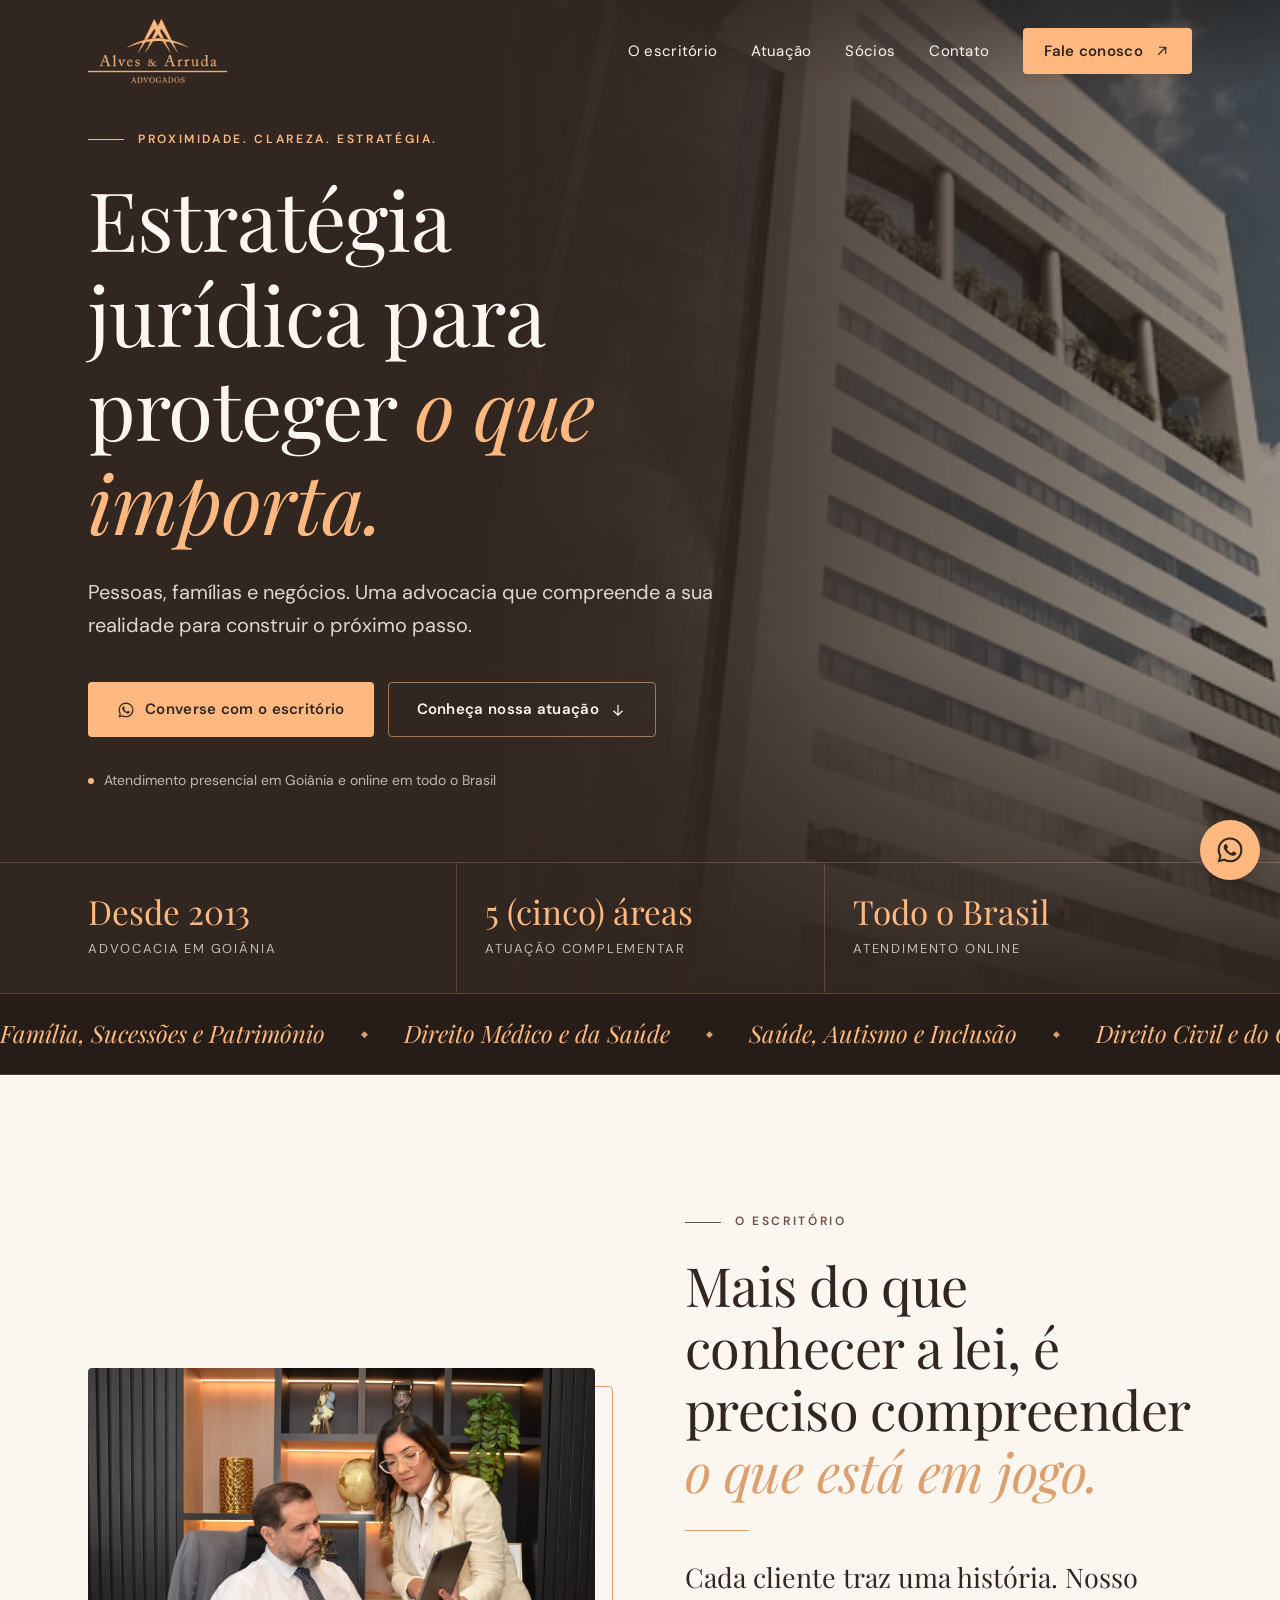
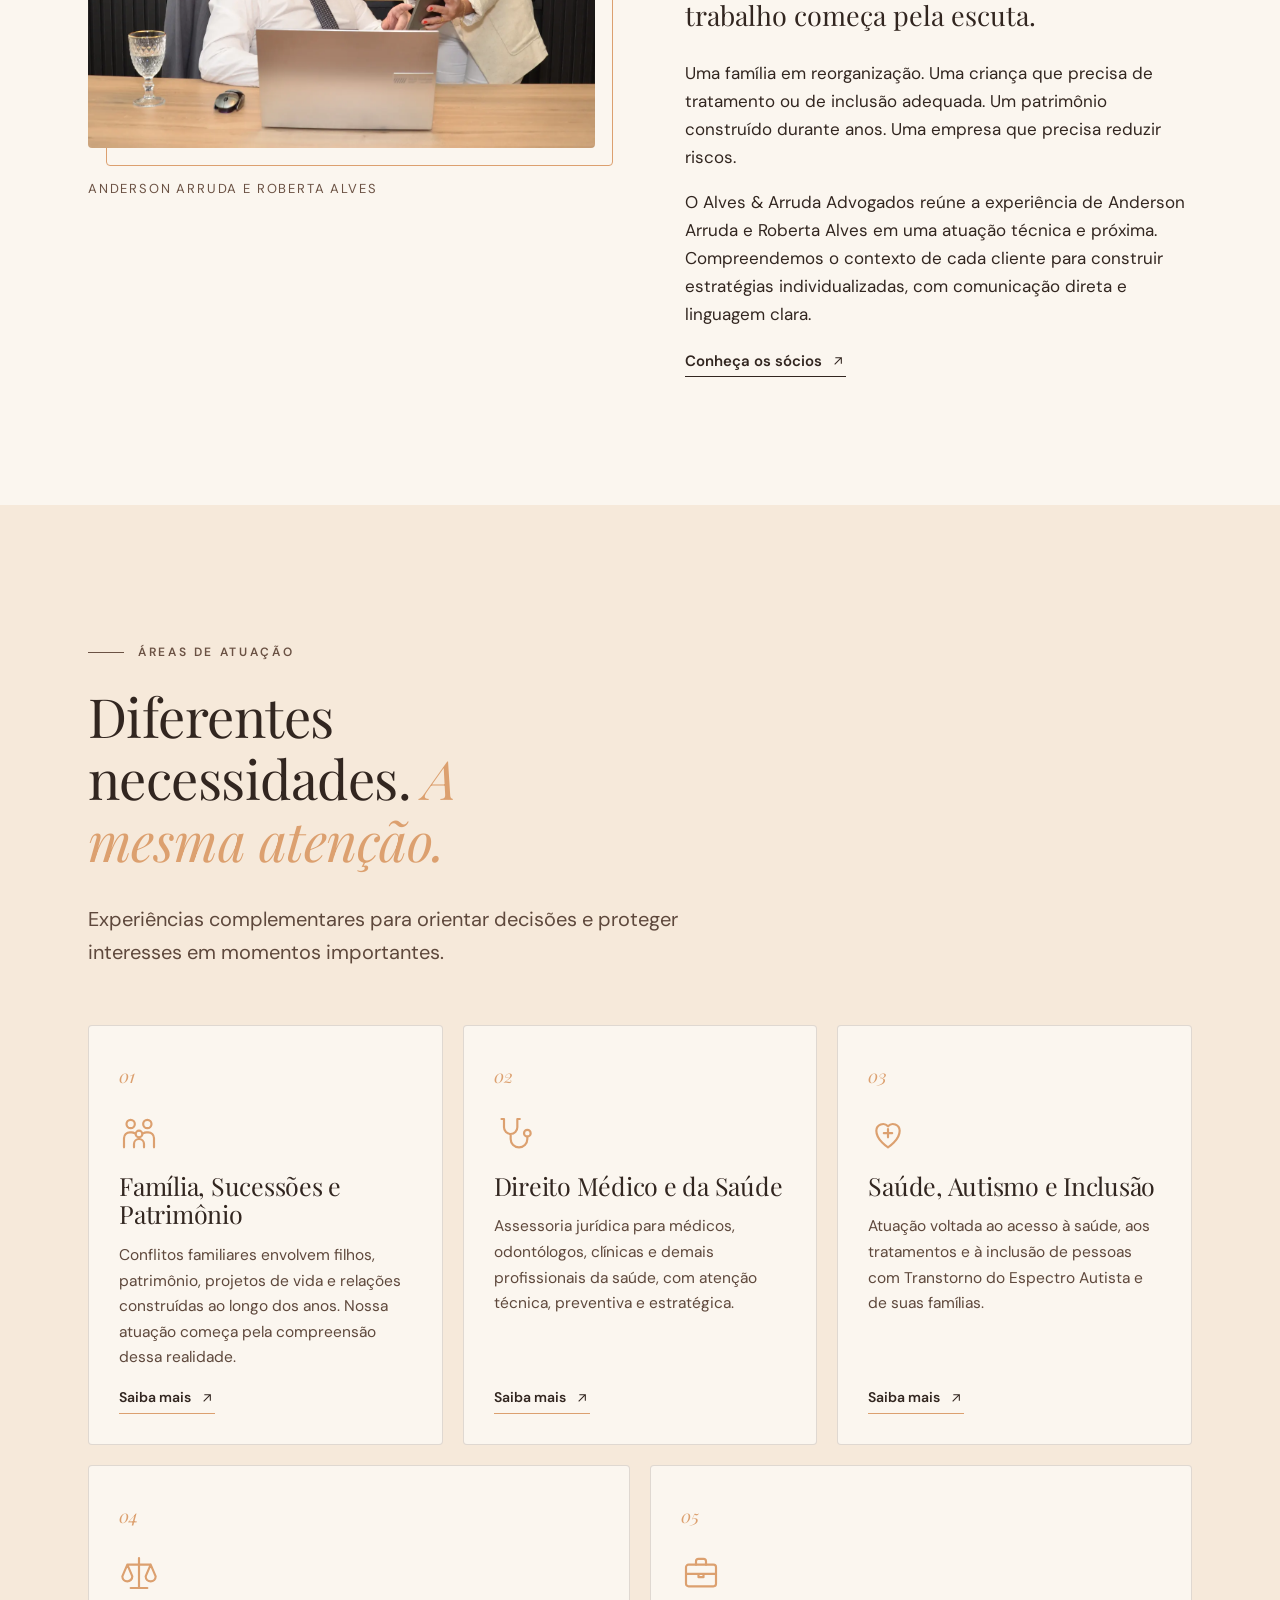
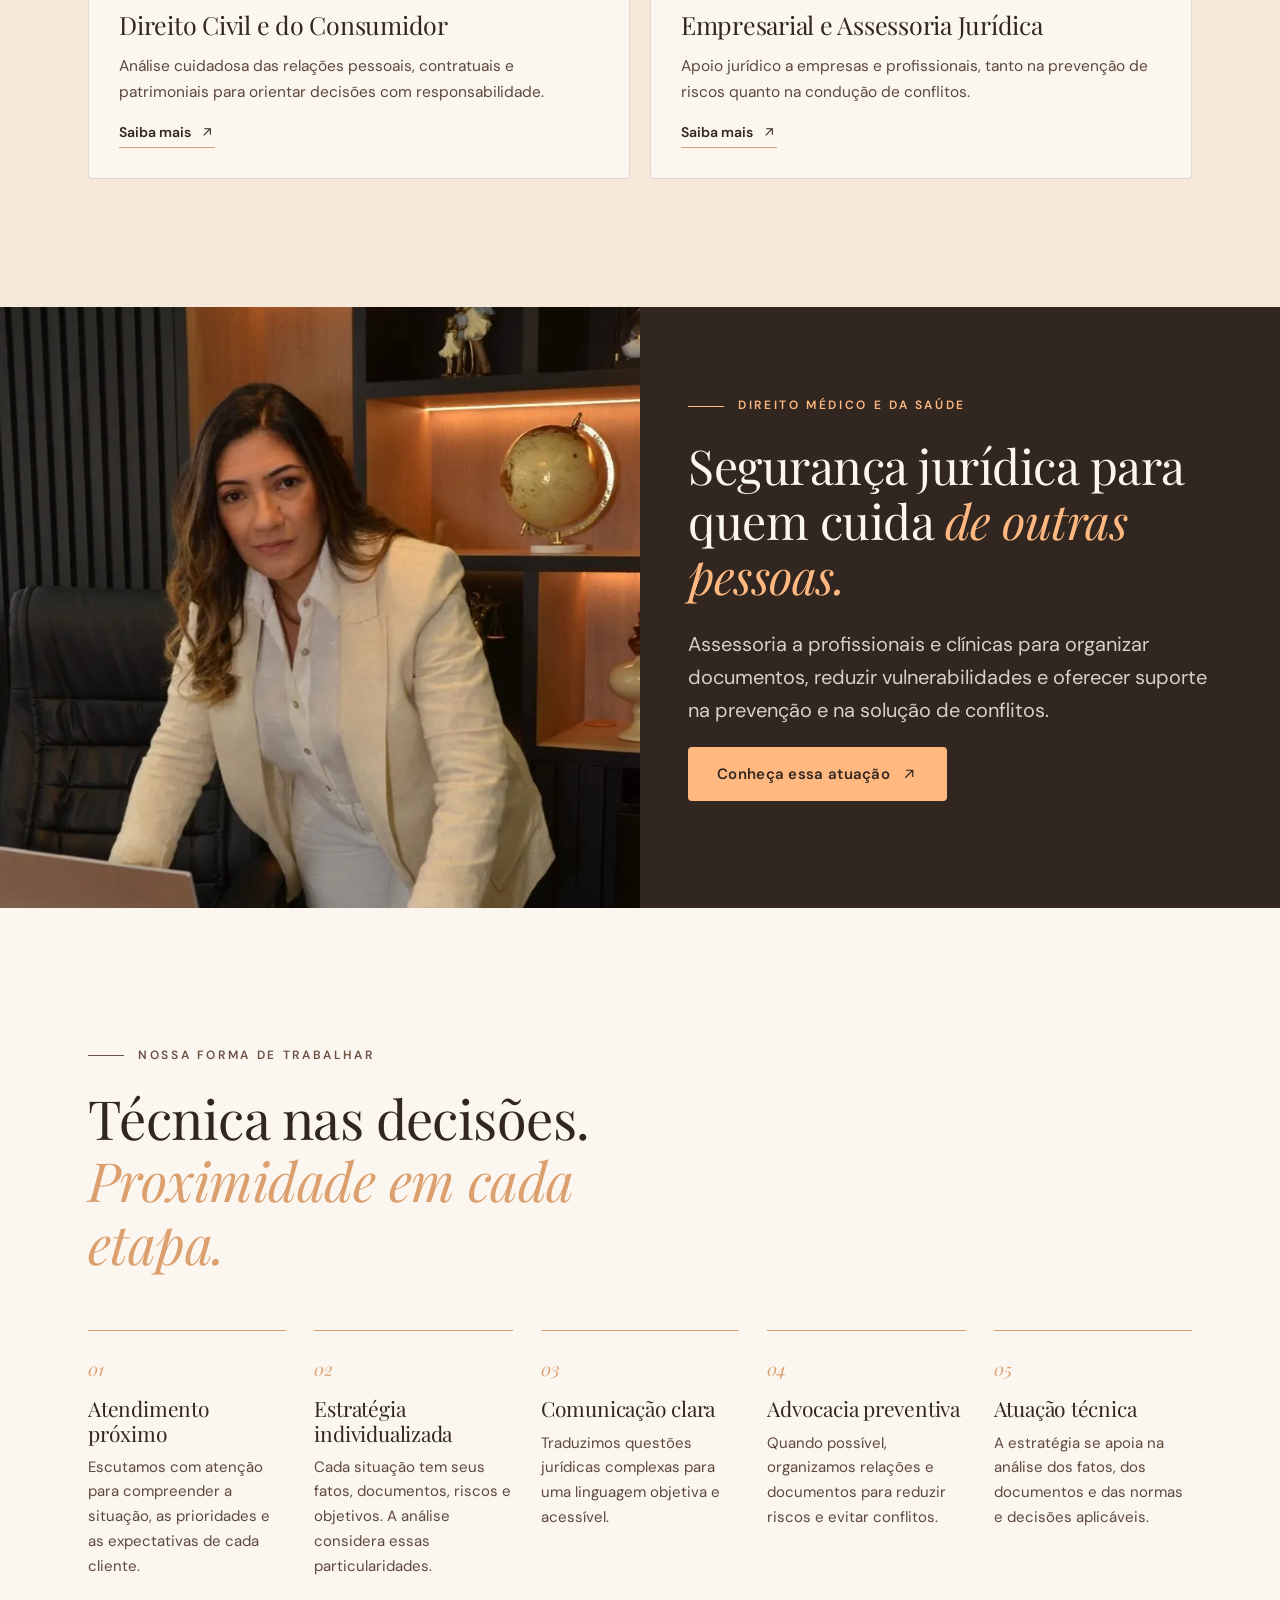
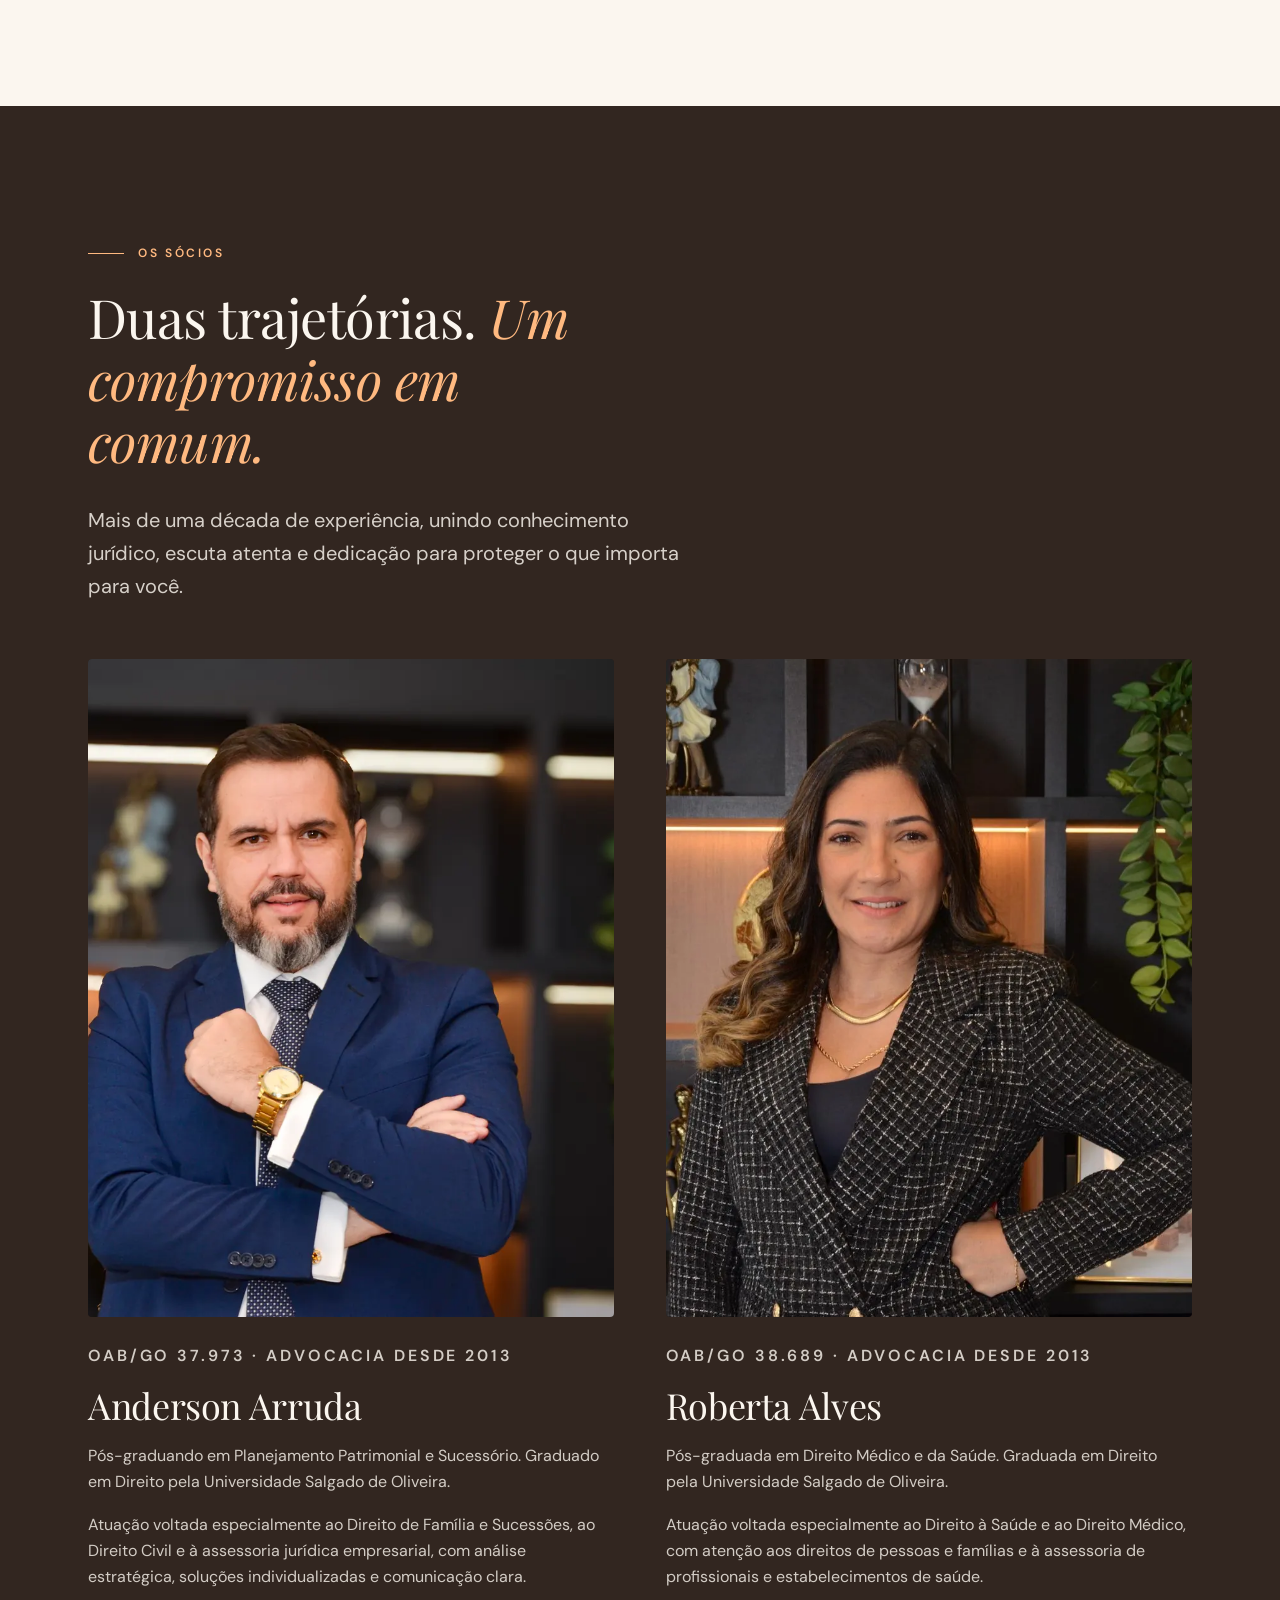
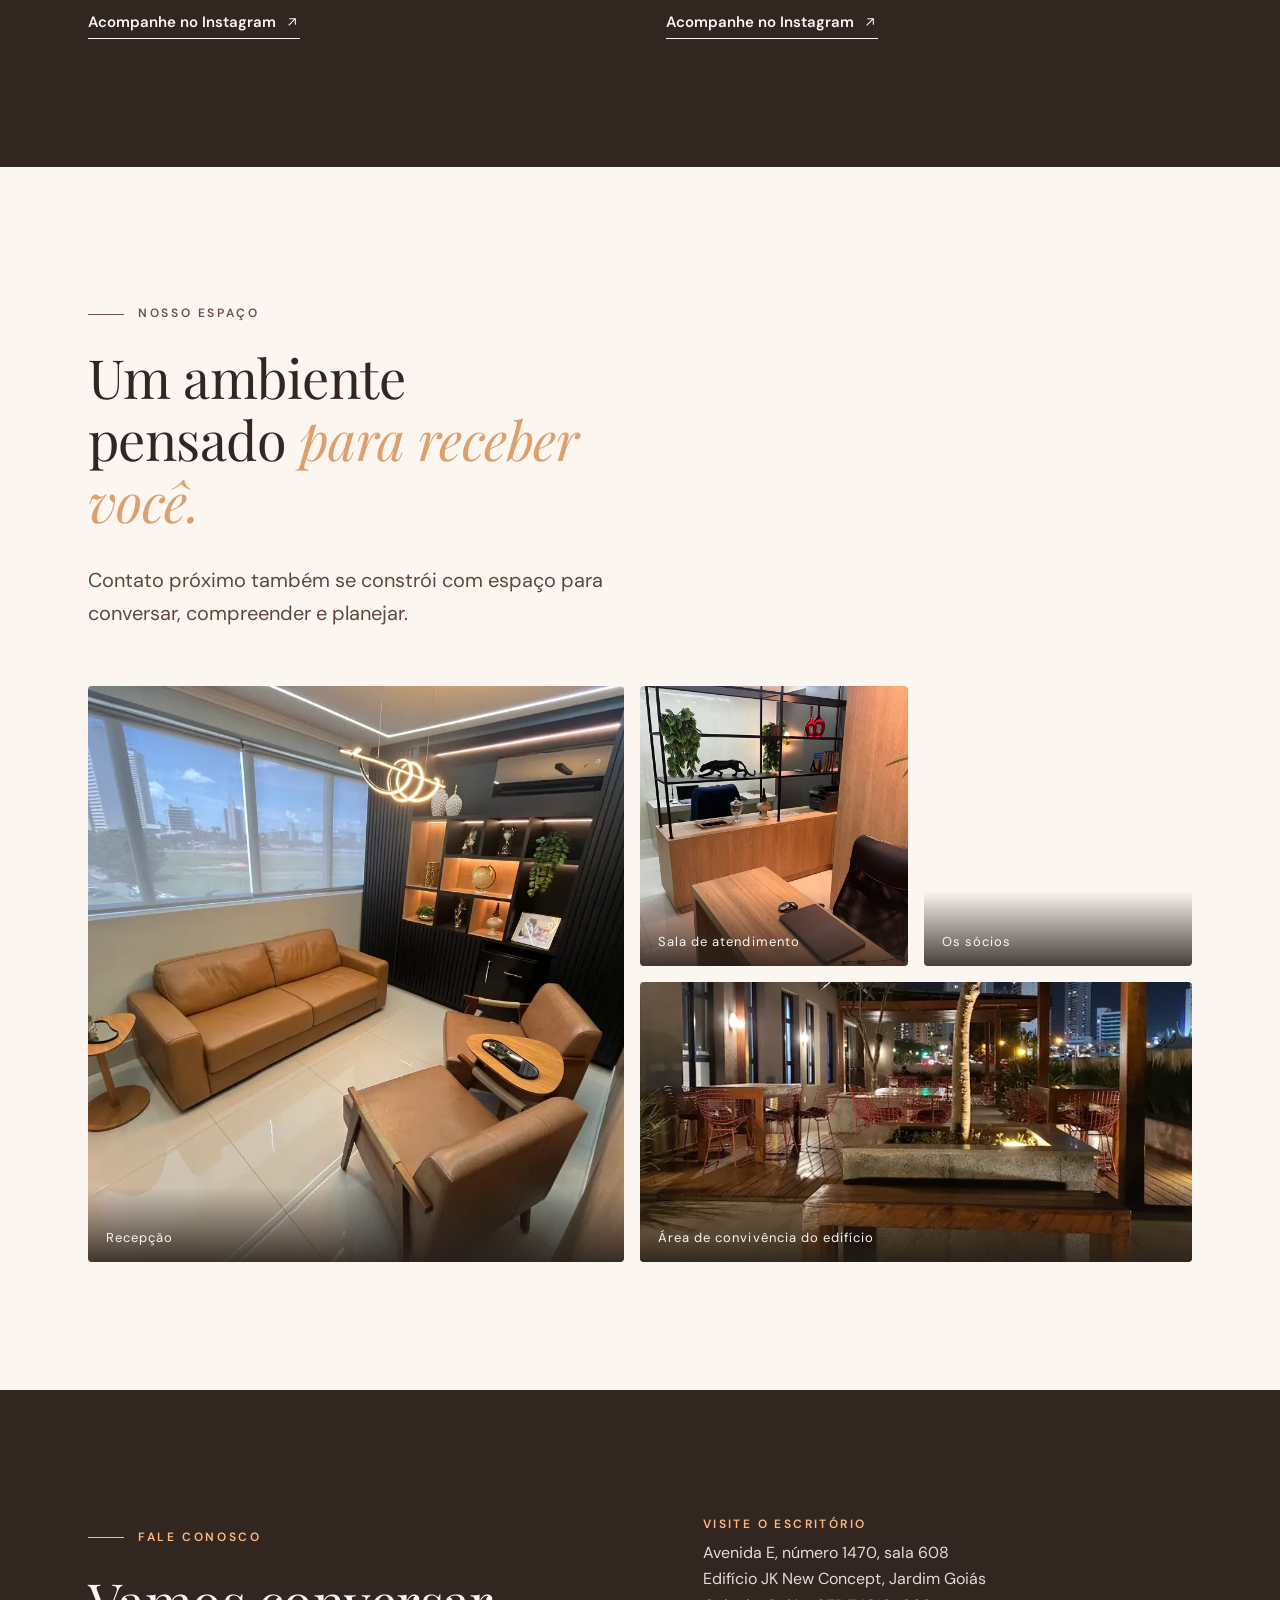
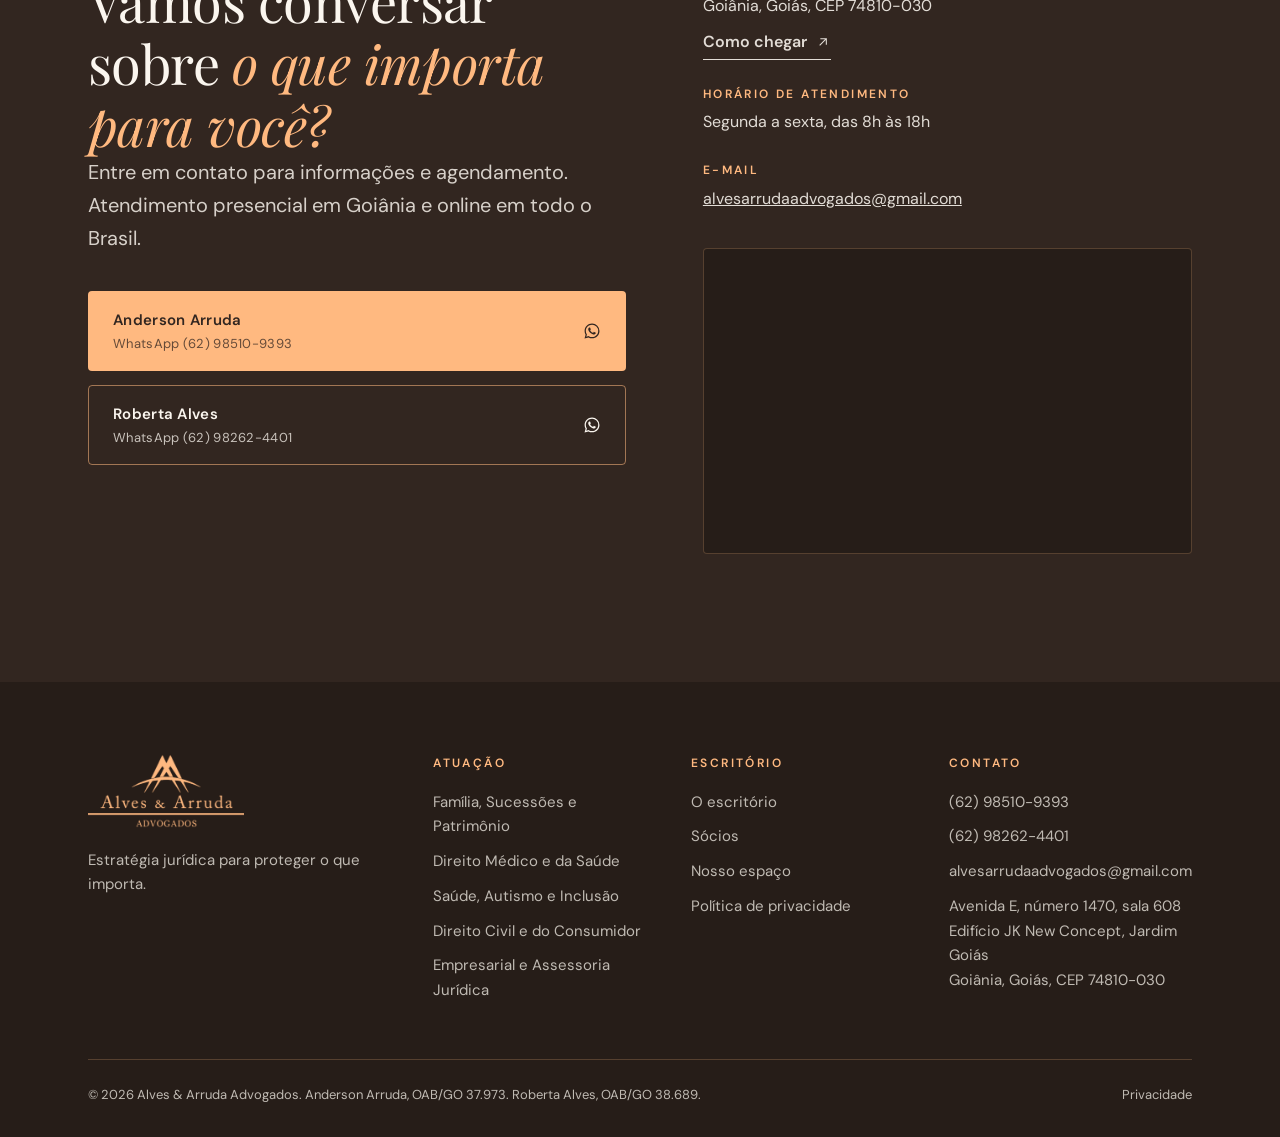
==== index.html @ d3241f66 "Primeira versão completa do site Página principal, 5 páginas de área, privacidade, 404, imagens otim" ====
<!doctype html>
<html lang="pt-BR" class="sem-js">
<head>
<meta charset="utf-8">
<meta name="viewport" content="width=device-width, initial-scale=1">
<title>Alves &amp; Arruda Advogados | Família, Saúde, Civil e Empresarial em Goiânia</title>
<meta name="description" content="Escritório de advocacia em Goiânia com atuação em Família e Sucessões, Direito Médico e da Saúde, Autismo e Inclusão, Direito Civil e do Consumidor e assessoria empresarial. Atendimento online em todo o Brasil.">
<link rel="canonical" href="https://www.alvesarruda.com.br/">
<meta name="theme-color" content="#322620">
<meta property="og:type" content="website">
<meta property="og:locale" content="pt_BR">
<meta property="og:site_name" content="Alves & Arruda Advogados">
<meta property="og:title" content="Alves &amp; Arruda Advogados | Família, Saúde, Civil e Empresarial em Goiânia">
<meta property="og:description" content="Escritório de advocacia em Goiânia com atuação em Família e Sucessões, Direito Médico e da Saúde, Autismo e Inclusão, Direito Civil e do Consumidor e assessoria empresarial. Atendimento online em todo o Brasil.">
<meta property="og:url" content="https://www.alvesarruda.com.br/">
<meta property="og:image" content="https://www.alvesarruda.com.br/assets/img/compartilhar.jpg">
<meta name="twitter:card" content="summary_large_image">
<link rel="icon" type="image/png" sizes="32x32" href="favicon-32.png">
<link rel="apple-touch-icon" href="apple-touch-icon.png">
<link rel="preconnect" href="https://fonts.googleapis.com">
<link rel="preconnect" href="https://fonts.gstatic.com" crossorigin>
<link rel="stylesheet" href="https://fonts.googleapis.com/css2?family=DM+Sans:opsz,wght@9..40,400;9..40,500;9..40,600&family=Playfair+Display:ital,wght@0,400;0,500;1,400;1,500&display=swap">
<link rel="stylesheet" href="assets/css/site.css?v=20261125">
<script type="application/ld+json">{"@context": "https://schema.org", "@type": "LegalService", "name": "Alves & Arruda Advogados", "url": "https://www.alvesarruda.com.br/", "logo": "https://www.alvesarruda.com.br/icone-512.png", "image": "https://www.alvesarruda.com.br/assets/img/compartilhar.jpg", "email": "alvesarrudaadvogados@gmail.com", "telephone": "+55 62 98510-9393", "address": {"@type": "PostalAddress", "streetAddress": "Avenida E, 1470, sala 608, Edifício JK New Concept", "addressLocality": "Goiânia", "addressRegion": "GO", "postalCode": "74810-030", "addressCountry": "BR"}, "openingHoursSpecification": [{"@type": "OpeningHoursSpecification", "dayOfWeek": ["Monday", "Tuesday", "Wednesday", "Thursday", "Friday"], "opens": "08:00", "closes": "18:00"}], "areaServed": "BR", "sameAs": ["https://www.instagram.com/andersonarrudaadvogado", "https://www.instagram.com/robertaalvesadvogada"], "employee": [{"@type": "Person", "name": "Anderson Augusto Arruda Pereira", "jobTitle": "Advogado"}, {"@type": "Person", "name": "Roberta Alves da Silva", "jobTitle": "Advogada"}]}</script>
</head>
<body>
<a class="pular" href="#conteudo">Ir para o conteúdo</a>
<header class="cabecalho">
  <div class="conteiner">
    <a class="marca" href="./" aria-label="Alves & Arruda Advogados, página inicial"><img src="assets/logo/logo-dourada.png" alt="Alves & Arruda Advogados" width="744" height="354"></a>
    <button class="alternar-menu" type="button" aria-label="Abrir menu" aria-expanded="false" aria-controls="menu"><span></span><span></span><span></span></button>
    <nav class="menu" id="menu" aria-label="Menu principal">
      <a href="#sobre">O escritório</a>
      <a href="#atuacao">Atuação</a>
      <a href="#socios">Sócios</a>
      <a href="#contato">Contato</a>
      <a class="botao botao-principal" href="https://wa.me/5562985109393?text=Ol%C3%A1%21%20Gostaria%20de%20falar%20com%20o%20escrit%C3%B3rio%20Alves%20%26%20Arruda%20Advogados." target="_blank" rel="noopener">Fale conosco <svg viewBox="0 0 24 24" fill="none" stroke="currentColor" stroke-width="1.6" aria-hidden="true"><path d="M7 17 17 7M8 7h9v9"/></svg></a>
    </nav>
  </div>
</header>
<main id="conteudo">
<section class="abertura" aria-label="Apresentação">
  <div class="abertura-foto"><img src="assets/img/fachada.webp" alt="Fachada do Edifício JK New Concept, sede do escritório no Jardim Goiás" width="481" height="440" fetchpriority="high"></div>
  <div class="abertura-conteudo">
    <div class="conteiner">
      <p class="rotulo">Proximidade. Clareza. Estratégia.</p>
      <h1>Estratégia jurídica para proteger <em>o que importa.</em></h1>
      <p class="lead">Pessoas, famílias e negócios. Uma advocacia que compreende a sua realidade para construir o próximo passo.</p>
      <div class="abertura-botoes">
        <a class="botao botao-principal" href="https://wa.me/5562985109393?text=Ol%C3%A1%21%20Gostaria%20de%20falar%20com%20o%20escrit%C3%B3rio%20Alves%20%26%20Arruda%20Advogados." target="_blank" rel="noopener"><svg viewBox="0 0 24 24" fill="currentColor" aria-hidden="true"><path d="M12.04 2C6.58 2 2.13 6.45 2.13 11.91c0 1.75.46 3.45 1.32 4.95L2.05 22l5.25-1.38a9.9 9.9 0 0 0 4.74 1.21h.01c5.46 0 9.91-4.45 9.91-9.91A9.85 9.85 0 0 0 12.04 2Zm0 18.15h-.01a8.23 8.23 0 0 1-4.2-1.15l-.3-.18-3.12.82.83-3.04-.2-.31a8.2 8.2 0 0 1-1.26-4.38c0-4.54 3.7-8.23 8.25-8.23a8.2 8.2 0 0 1 8.23 8.24c0 4.54-3.7 8.23-8.22 8.23Zm4.52-6.16c-.25-.12-1.47-.72-1.69-.81-.23-.08-.39-.12-.56.13-.16.25-.64.81-.79.97-.14.17-.29.19-.54.06-.25-.12-1.05-.39-1.99-1.23-.74-.66-1.23-1.47-1.38-1.72-.14-.25-.02-.38.11-.51.11-.11.25-.29.37-.43.12-.15.16-.25.25-.42.08-.17.04-.31-.02-.43-.06-.13-.56-1.35-.77-1.84-.2-.48-.41-.42-.56-.43h-.48a.92.92 0 0 0-.66.31c-.23.25-.87.85-.87 2.07 0 1.22.89 2.4 1.01 2.56.12.17 1.75 2.67 4.24 3.74.59.26 1.05.41 1.41.52.59.19 1.13.16 1.56.1.48-.07 1.47-.6 1.67-1.18.21-.58.21-1.07.14-1.18-.06-.1-.22-.16-.47-.29Z"/></svg> Converse com o escritório</a>
        <a class="botao botao-contorno" href="#atuacao">Conheça nossa atuação <svg viewBox="0 0 24 24" fill="none" stroke="currentColor" stroke-width="1.6" aria-hidden="true"><path d="M12 5v14M6 13l6 6 6-6"/></svg></a>
      </div>
      <p class="abertura-nota">Atendimento presencial em Goiânia e online em todo o Brasil</p>
    </div>
  </div>
  <div class="destaques">
    <div class="conteiner">
      <div class="destaque"><strong>Desde 2013</strong><span>Advocacia em Goiânia</span></div>
      <div class="destaque"><strong>5 (cinco) áreas</strong><span>Atuação complementar</span></div>
      <div class="destaque"><strong>Todo o Brasil</strong><span>Atendimento online</span></div>
    </div>
  </div>
</section>

<div class="faixa" aria-hidden="true"><div class="faixa-trilho"><span>Família, Sucessões e Patrimônio</span><span>Direito Médico e da Saúde</span><span>Saúde, Autismo e Inclusão</span><span>Direito Civil e do Consumidor</span><span>Empresarial e Assessoria Jurídica</span><span>Atendimento presencial e online</span><span>Família, Sucessões e Patrimônio</span><span>Direito Médico e da Saúde</span><span>Saúde, Autismo e Inclusão</span><span>Direito Civil e do Consumidor</span><span>Empresarial e Assessoria Jurídica</span><span>Atendimento presencial e online</span></div></div>

<section class="secao" id="sobre">
  <div class="conteiner duas-colunas">
    <div class="revelar">
      <div class="foto-moldura"><img src="assets/img/socios-trabalhando.webp" alt="Anderson Arruda e Roberta Alves analisando documentos no escritório" width="1600" height="1059" loading="lazy" decoding="async"></div>
      <p class="foto-legenda">Anderson Arruda e Roberta Alves</p>
    </div>
    <div class="revelar">
      <p class="rotulo">O escritório</p>
      <h2 class="titulo-secao">Mais do que conhecer a lei, é preciso compreender <em>o que está em jogo.</em></h2>
      <hr class="filete">
      <p class="citacao">Cada cliente traz uma história. Nosso trabalho começa pela escuta.</p>
      <p>Uma família em reorganização. Uma criança que precisa de tratamento ou de inclusão adequada. Um patrimônio construído durante anos. Uma empresa que precisa reduzir riscos.</p>
      <p>O Alves & Arruda Advogados reúne a experiência de Anderson Arruda e Roberta Alves em uma atuação técnica e próxima. Compreendemos o contexto de cada cliente para construir estratégias individualizadas, com comunicação direta e linguagem clara.</p>
      <a class="link-seta" href="#socios">Conheça os sócios <svg viewBox="0 0 24 24" fill="none" stroke="currentColor" stroke-width="1.6" aria-hidden="true"><path d="M7 17 17 7M8 7h9v9"/></svg></a>
    </div>
  </div>
</section>

<section class="secao areia" id="atuacao">
  <div class="conteiner">
    <div class="cabeca-secao revelar">
      <div>
        <p class="rotulo">Áreas de atuação</p>
        <h2 class="titulo-secao">Diferentes necessidades. <em>A mesma atenção.</em></h2>
      </div>
      <p class="lead">Experiências complementares para orientar decisões e proteger interesses em momentos importantes.</p>
    </div>
    <div class="areas">
      <a class="area revelar" href="familia/">
        <span class="area-numero">01</span>
        <svg class="area-icone" viewBox="0 0 24 24" fill="none" stroke="currentColor" stroke-width="1.3" stroke-linecap="round" stroke-linejoin="round" aria-hidden="true"><path d="M7 8.5a2.5 2.5 0 1 0 0-5 2.5 2.5 0 0 0 0 5Zm10 0a2.5 2.5 0 1 0 0-5 2.5 2.5 0 0 0 0 5ZM12 14a2 2 0 1 0 0-4 2 2 0 0 0 0 4ZM3 20v-5.5A3.5 3.5 0 0 1 6.5 11h1a3.5 3.5 0 0 1 2 .6M21 20v-5.5a3.5 3.5 0 0 0-3.5-3.5h-1a3.5 3.5 0 0 0-2 .6M9 20v-2a3 3 0 0 1 6 0v2"/></svg>
        <h3>Família, Sucessões e Patrimônio</h3>
        <p>Conflitos familiares envolvem filhos, patrimônio, projetos de vida e relações construídas ao longo dos anos. Nossa atuação começa pela compreensão dessa realidade.</p>
        <span class="link-seta">Saiba mais <svg viewBox="0 0 24 24" fill="none" stroke="currentColor" stroke-width="1.6" aria-hidden="true"><path d="M7 17 17 7M8 7h9v9"/></svg></span>
      </a>
      <a class="area revelar" href="direito-medico/">
        <span class="area-numero">02</span>
        <svg class="area-icone" viewBox="0 0 24 24" fill="none" stroke="currentColor" stroke-width="1.3" stroke-linecap="round" stroke-linejoin="round" aria-hidden="true"><path d="M6 3v5a4 4 0 0 0 8 0V3M6 3H4.5M14 3h1.5M10 12v3a5 5 0 0 0 10 0v-1.5"/><circle cx="20" cy="11.5" r="2"/></svg>
        <h3>Direito Médico e da Saúde</h3>
        <p>Assessoria jurídica para médicos, odontólogos, clínicas e demais profissionais da saúde, com atenção técnica, preventiva e estratégica.</p>
        <span class="link-seta">Saiba mais <svg viewBox="0 0 24 24" fill="none" stroke="currentColor" stroke-width="1.6" aria-hidden="true"><path d="M7 17 17 7M8 7h9v9"/></svg></span>
      </a>
      <a class="area revelar" href="saude-autismo-inclusao/">
        <span class="area-numero">03</span>
        <svg class="area-icone" viewBox="0 0 24 24" fill="none" stroke="currentColor" stroke-width="1.3" stroke-linecap="round" stroke-linejoin="round" aria-hidden="true"><path d="M12 20s-7-4.4-7-10a4 4 0 0 1 7-2.6A4 4 0 0 1 19 10c0 5.6-7 10-7 10Z"/><path d="M9.5 11.5h5M12 9v5"/></svg>
        <h3>Saúde, Autismo e Inclusão</h3>
        <p>Atuação voltada ao acesso à saúde, aos tratamentos e à inclusão de pessoas com Transtorno do Espectro Autista e de suas famílias.</p>
        <span class="link-seta">Saiba mais <svg viewBox="0 0 24 24" fill="none" stroke="currentColor" stroke-width="1.6" aria-hidden="true"><path d="M7 17 17 7M8 7h9v9"/></svg></span>
      </a>
      <a class="area revelar" href="civil-consumidor/">
        <span class="area-numero">04</span>
        <svg class="area-icone" viewBox="0 0 24 24" fill="none" stroke="currentColor" stroke-width="1.3" stroke-linecap="round" stroke-linejoin="round" aria-hidden="true"><path d="M12 3v18M7 21h10M5 7h14M5 7l-3 7a3 3 0 0 0 6 0L5 7Zm14 0-3 7a3 3 0 0 0 6 0l-3-7Z"/></svg>
        <h3>Direito Civil e do Consumidor</h3>
        <p>Análise cuidadosa das relações pessoais, contratuais e patrimoniais para orientar decisões com responsabilidade.</p>
        <span class="link-seta">Saiba mais <svg viewBox="0 0 24 24" fill="none" stroke="currentColor" stroke-width="1.6" aria-hidden="true"><path d="M7 17 17 7M8 7h9v9"/></svg></span>
      </a>
      <a class="area revelar" href="empresarial/">
        <span class="area-numero">05</span>
        <svg class="area-icone" viewBox="0 0 24 24" fill="none" stroke="currentColor" stroke-width="1.3" stroke-linecap="round" stroke-linejoin="round" aria-hidden="true"><rect x="3" y="7" width="18" height="13" rx="1.5"/><path d="M9 7V5a1.5 1.5 0 0 1 1.5-1.5h3A1.5 1.5 0 0 1 15 5v2M3 12.5h18M10.5 12.5v2h3v-2"/></svg>
        <h3>Empresarial e Assessoria Jurídica</h3>
        <p>Apoio jurídico a empresas e profissionais, tanto na prevenção de riscos quanto na condução de conflitos.</p>
        <span class="link-seta">Saiba mais <svg viewBox="0 0 24 24" fill="none" stroke="currentColor" stroke-width="1.6" aria-hidden="true"><path d="M7 17 17 7M8 7h9v9"/></svg></span>
      </a>
    </div>
  </div>
</section>

<section class="destaque-area escuro" aria-label="Direito Médico e da Saúde">
  <div class="destaque-area-foto"><img src="assets/img/roberta-trabalhando.webp" alt="Roberta Alves trabalhando no escritório" width="846" height="1280" loading="lazy" decoding="async"></div>
  <div class="destaque-area-texto revelar">
    <p class="rotulo">Direito Médico e da Saúde</p>
    <h2>Segurança jurídica para quem cuida <em>de outras pessoas.</em></h2>
    <p class="lead">Assessoria a profissionais e clínicas para organizar documentos, reduzir vulnerabilidades e oferecer suporte na prevenção e na solução de conflitos.</p>
    <p><a class="botao botao-principal" href="direito-medico/">Conheça essa atuação <svg viewBox="0 0 24 24" fill="none" stroke="currentColor" stroke-width="1.6" aria-hidden="true"><path d="M7 17 17 7M8 7h9v9"/></svg></a></p>
  </div>
</section>

<section class="secao">
  <div class="conteiner">
    <div class="revelar">
      <p class="rotulo">Nossa forma de trabalhar</p>
      <h2 class="titulo-secao">Técnica nas decisões. <em>Proximidade em cada etapa.</em></h2>
    </div>
    <div class="principios">
<div class="principio revelar"><h3>Atendimento próximo</h3><p>Escutamos com atenção para compreender a situação, as prioridades e as expectativas de cada cliente.</p></div>
<div class="principio revelar"><h3>Estratégia individualizada</h3><p>Cada situação tem seus fatos, documentos, riscos e objetivos. A análise considera essas particularidades.</p></div>
<div class="principio revelar"><h3>Comunicação clara</h3><p>Traduzimos questões jurídicas complexas para uma linguagem objetiva e acessível.</p></div>
<div class="principio revelar"><h3>Advocacia preventiva</h3><p>Quando possível, organizamos relações e documentos para reduzir riscos e evitar conflitos.</p></div>
<div class="principio revelar"><h3>Atuação técnica</h3><p>A estratégia se apoia na análise dos fatos, dos documentos e das normas e decisões aplicáveis.</p></div>
    </div>
  </div>
</section>

<section class="secao escuro" id="socios">
  <div class="conteiner">
    <div class="cabeca-secao revelar">
      <div>
        <p class="rotulo">Os sócios</p>
        <h2 class="titulo-secao">Duas trajetórias. <em>Um compromisso em comum.</em></h2>
      </div>
      <p class="lead">Mais de uma década de experiência, unindo conhecimento jurídico, escuta atenta e dedicação para proteger o que importa para você.</p>
    </div>
    <div class="socios">
      <article class="socio revelar">
        <div class="socio-foto"><img src="assets/img/anderson-retrato.webp" alt="Anderson Arruda, advogado e sócio" width="1000" height="1020" loading="lazy" decoding="async"></div>
        <p class="socio-inscricao">OAB/GO 37.973 · Advocacia desde 2013</p>
        <h3>Anderson Arruda</h3>
        <p>Pós-graduando em Planejamento Patrimonial e Sucessório. Graduado em Direito pela Universidade Salgado de Oliveira.</p>
        <p>Atuação voltada especialmente ao Direito de Família e Sucessões, ao Direito Civil e à assessoria jurídica empresarial, com análise estratégica, soluções individualizadas e comunicação clara.</p>
        <a class="link-seta" href="https://www.instagram.com/andersonarrudaadvogado" target="_blank" rel="noopener">Acompanhe no Instagram <svg viewBox="0 0 24 24" fill="none" stroke="currentColor" stroke-width="1.6" aria-hidden="true"><path d="M7 17 17 7M8 7h9v9"/></svg></a>
      </article>
      <article class="socio revelar">
        <div class="socio-foto"><img src="assets/img/roberta-retrato.webp" alt="Roberta Alves, advogada e sócia" width="846" height="1280" loading="lazy" decoding="async"></div>
        <p class="socio-inscricao">OAB/GO 38.689 · Advocacia desde 2013</p>
        <h3>Roberta Alves</h3>
        <p>Pós-graduada em Direito Médico e da Saúde. Graduada em Direito pela Universidade Salgado de Oliveira.</p>
        <p>Atuação voltada especialmente ao Direito à Saúde e ao Direito Médico, com atenção aos direitos de pessoas e famílias e à assessoria de profissionais e estabelecimentos de saúde.</p>
        <a class="link-seta" href="https://www.instagram.com/robertaalvesadvogada" target="_blank" rel="noopener">Acompanhe no Instagram <svg viewBox="0 0 24 24" fill="none" stroke="currentColor" stroke-width="1.6" aria-hidden="true"><path d="M7 17 17 7M8 7h9v9"/></svg></a>
      </article>
    </div>
  </div>
</section>

<section class="secao" id="espaco">
  <div class="conteiner">
    <div class="cabeca-secao revelar">
      <div>
        <p class="rotulo">Nosso espaço</p>
        <h2 class="titulo-secao">Um ambiente pensado <em>para receber você.</em></h2>
      </div>
      <p class="lead">Contato próximo também se constrói com espaço para conversar, compreender e planejar.</p>
    </div>
    <div class="galeria revelar">
      <figure><img src="assets/img/sala-convivencia.webp" alt="Sala de recepção do escritório, com sofá e poltronas" width="1280" height="960" loading="lazy" decoding="async"><figcaption>Recepção</figcaption></figure>
      <figure><img src="assets/img/espaco-atendimento.webp" alt="Sala de atendimento do escritório" width="1280" height="960" loading="lazy" decoding="async"><figcaption>Sala de atendimento</figcaption></figure>
      <figure><img src="assets/img/socios-poltrona.webp" alt="Roberta Alves e Anderson Arruda no escritório" width="1000" height="1558" loading="lazy" decoding="async" style="object-position: center 25%"><figcaption>Os sócios</figcaption></figure>
      <figure><img src="assets/img/area-convivencia.webp" alt="Área de convivência do Edifício JK New Concept à noite" width="694" height="567" loading="lazy" decoding="async"><figcaption>Área de convivência do edifício</figcaption></figure>
    </div>
  </div>
</section>

<section class="secao escuro" id="contato">
  <div class="conteiner contato-grade">
    <div class="revelar">
      <p class="rotulo">Fale conosco</p>
      <h2 class="titulo-secao">Vamos conversar sobre <em>o que importa para você?</em></h2>
      <p class="lead">Entre em contato para informações e agendamento. Atendimento presencial em Goiânia e online em todo o Brasil.</p>
      <div class="contato-botoes">
        <a class="botao botao-principal" href="https://wa.me/5562985109393?text=Ol%C3%A1%21%20Gostaria%20de%20falar%20com%20o%20escrit%C3%B3rio%20Alves%20%26%20Arruda%20Advogados." target="_blank" rel="noopener"><span>Anderson Arruda<small>WhatsApp (62) 98510-9393</small></span><svg viewBox="0 0 24 24" fill="currentColor" aria-hidden="true"><path d="M12.04 2C6.58 2 2.13 6.45 2.13 11.91c0 1.75.46 3.45 1.32 4.95L2.05 22l5.25-1.38a9.9 9.9 0 0 0 4.74 1.21h.01c5.46 0 9.91-4.45 9.91-9.91A9.85 9.85 0 0 0 12.04 2Zm0 18.15h-.01a8.23 8.23 0 0 1-4.2-1.15l-.3-.18-3.12.82.83-3.04-.2-.31a8.2 8.2 0 0 1-1.26-4.38c0-4.54 3.7-8.23 8.25-8.23a8.2 8.2 0 0 1 8.23 8.24c0 4.54-3.7 8.23-8.22 8.23Zm4.52-6.16c-.25-.12-1.47-.72-1.69-.81-.23-.08-.39-.12-.56.13-.16.25-.64.81-.79.97-.14.17-.29.19-.54.06-.25-.12-1.05-.39-1.99-1.23-.74-.66-1.23-1.47-1.38-1.72-.14-.25-.02-.38.11-.51.11-.11.25-.29.37-.43.12-.15.16-.25.25-.42.08-.17.04-.31-.02-.43-.06-.13-.56-1.35-.77-1.84-.2-.48-.41-.42-.56-.43h-.48a.92.92 0 0 0-.66.31c-.23.25-.87.85-.87 2.07 0 1.22.89 2.4 1.01 2.56.12.17 1.75 2.67 4.24 3.74.59.26 1.05.41 1.41.52.59.19 1.13.16 1.56.1.48-.07 1.47-.6 1.67-1.18.21-.58.21-1.07.14-1.18-.06-.1-.22-.16-.47-.29Z"/></svg></a>
        <a class="botao botao-contorno" href="https://wa.me/5562982624401?text=Ol%C3%A1%21%20Gostaria%20de%20falar%20com%20o%20escrit%C3%B3rio%20Alves%20%26%20Arruda%20Advogados." target="_blank" rel="noopener"><span>Roberta Alves<small>WhatsApp (62) 98262-4401</small></span><svg viewBox="0 0 24 24" fill="currentColor" aria-hidden="true"><path d="M12.04 2C6.58 2 2.13 6.45 2.13 11.91c0 1.75.46 3.45 1.32 4.95L2.05 22l5.25-1.38a9.9 9.9 0 0 0 4.74 1.21h.01c5.46 0 9.91-4.45 9.91-9.91A9.85 9.85 0 0 0 12.04 2Zm0 18.15h-.01a8.23 8.23 0 0 1-4.2-1.15l-.3-.18-3.12.82.83-3.04-.2-.31a8.2 8.2 0 0 1-1.26-4.38c0-4.54 3.7-8.23 8.25-8.23a8.2 8.2 0 0 1 8.23 8.24c0 4.54-3.7 8.23-8.22 8.23Zm4.52-6.16c-.25-.12-1.47-.72-1.69-.81-.23-.08-.39-.12-.56.13-.16.25-.64.81-.79.97-.14.17-.29.19-.54.06-.25-.12-1.05-.39-1.99-1.23-.74-.66-1.23-1.47-1.38-1.72-.14-.25-.02-.38.11-.51.11-.11.25-.29.37-.43.12-.15.16-.25.25-.42.08-.17.04-.31-.02-.43-.06-.13-.56-1.35-.77-1.84-.2-.48-.41-.42-.56-.43h-.48a.92.92 0 0 0-.66.31c-.23.25-.87.85-.87 2.07 0 1.22.89 2.4 1.01 2.56.12.17 1.75 2.67 4.24 3.74.59.26 1.05.41 1.41.52.59.19 1.13.16 1.56.1.48-.07 1.47-.6 1.67-1.18.21-.58.21-1.07.14-1.18-.06-.1-.22-.16-.47-.29Z"/></svg></a>
      </div>
    </div>
    <div class="contato-dados revelar">
      <div class="contato-item"><h3>Visite o escritório</h3><p>Avenida E, número 1470, sala 608<br>Edifício JK New Concept, Jardim Goiás<br>Goiânia, Goiás, CEP 74810-030</p><p style="margin-top:10px"><a class="link-seta" href="https://www.google.com/maps/search/?api=1&query=Avenida%20E%201470%2C%20Edif%C3%ADcio%20JK%20New%20Concept%2C%20Jardim%20Goi%C3%A1s%2C%20Goi%C3%A2nia" target="_blank" rel="noopener">Como chegar <svg viewBox="0 0 24 24" fill="none" stroke="currentColor" stroke-width="1.6" aria-hidden="true"><path d="M7 17 17 7M8 7h9v9"/></svg></a></p></div>
      <div class="contato-item"><h3>Horário de atendimento</h3><p>Segunda a sexta, das 8h às 18h</p></div>
      <div class="contato-item"><h3>E-mail</h3><p><a href="mailto:alvesarrudaadvogados@gmail.com">alvesarrudaadvogados@gmail.com</a></p></div>
      <div class="mapa"><iframe src="https://www.google.com/maps?q=Avenida%20E%201470%2C%20Edif%C3%ADcio%20JK%20New%20Concept%2C%20Jardim%20Goi%C3%A1s%2C%20Goi%C3%A2nia&output=embed" title="Mapa com a localização do escritório" loading="lazy" referrerpolicy="no-referrer-when-downgrade"></iframe></div>
    </div>
  </div>
</section>
</main>
<footer class="rodape">
  <div class="conteiner">
    <div class="rodape-grade">
      <div>
        <img src="assets/logo/logo-dourada.png" alt="Alves & Arruda Advogados" width="744" height="354" loading="lazy">
        <p>Estratégia jurídica para proteger o que importa.</p>
      </div>
      <div><h4>Atuação</h4><ul><li><a href="familia/">Família, Sucessões e Patrimônio</a></li>
<li><a href="direito-medico/">Direito Médico e da Saúde</a></li>
<li><a href="saude-autismo-inclusao/">Saúde, Autismo e Inclusão</a></li>
<li><a href="civil-consumidor/">Direito Civil e do Consumidor</a></li>
<li><a href="empresarial/">Empresarial e Assessoria Jurídica</a></li></ul></div>
      <div><h4>Escritório</h4><ul>
        <li><a href="#sobre">O escritório</a></li>
        <li><a href="#socios">Sócios</a></li>
        <li><a href="#espaco">Nosso espaço</a></li>
        <li><a href="privacidade/">Política de privacidade</a></li>
      </ul></div>
      <div><h4>Contato</h4><ul>
        <li><a href="https://wa.me/5562985109393?text=Ol%C3%A1%21%20Gostaria%20de%20falar%20com%20o%20escrit%C3%B3rio%20Alves%20%26%20Arruda%20Advogados." target="_blank" rel="noopener">(62) 98510-9393</a></li>
        <li><a href="https://wa.me/5562982624401?text=Ol%C3%A1%21%20Gostaria%20de%20falar%20com%20o%20escrit%C3%B3rio%20Alves%20%26%20Arruda%20Advogados." target="_blank" rel="noopener">(62) 98262-4401</a></li>
        <li><a href="mailto:alvesarrudaadvogados@gmail.com">alvesarrudaadvogados@gmail.com</a></li>
        <li>Avenida E, número 1470, sala 608<br>Edifício JK New Concept, Jardim Goiás<br>Goiânia, Goiás, CEP 74810-030</li>
      </ul></div>
    </div>
    <div class="rodape-base">
      <span>© <span data-ano>2026</span> Alves & Arruda Advogados. Anderson Arruda, OAB/GO 37.973. Roberta Alves, OAB/GO 38.689.</span>
      <a href="privacidade/">Privacidade</a>
    </div>
  </div>
</footer>
<a class="whatsapp-flutuante" href="https://wa.me/5562985109393?text=Ol%C3%A1%21%20Gostaria%20de%20falar%20com%20o%20escrit%C3%B3rio%20Alves%20%26%20Arruda%20Advogados." target="_blank" rel="noopener" aria-label="Conversar pelo WhatsApp"><svg viewBox="0 0 24 24" fill="currentColor" aria-hidden="true"><path d="M12.04 2C6.58 2 2.13 6.45 2.13 11.91c0 1.75.46 3.45 1.32 4.95L2.05 22l5.25-1.38a9.9 9.9 0 0 0 4.74 1.21h.01c5.46 0 9.91-4.45 9.91-9.91A9.85 9.85 0 0 0 12.04 2Zm0 18.15h-.01a8.23 8.23 0 0 1-4.2-1.15l-.3-.18-3.12.82.83-3.04-.2-.31a8.2 8.2 0 0 1-1.26-4.38c0-4.54 3.7-8.23 8.25-8.23a8.2 8.2 0 0 1 8.23 8.24c0 4.54-3.7 8.23-8.22 8.23Zm4.52-6.16c-.25-.12-1.47-.72-1.69-.81-.23-.08-.39-.12-.56.13-.16.25-.64.81-.79.97-.14.17-.29.19-.54.06-.25-.12-1.05-.39-1.99-1.23-.74-.66-1.23-1.47-1.38-1.72-.14-.25-.02-.38.11-.51.11-.11.25-.29.37-.43.12-.15.16-.25.25-.42.08-.17.04-.31-.02-.43-.06-.13-.56-1.35-.77-1.84-.2-.48-.41-.42-.56-.43h-.48a.92.92 0 0 0-.66.31c-.23.25-.87.85-.87 2.07 0 1.22.89 2.4 1.01 2.56.12.17 1.75 2.67 4.24 3.74.59.26 1.05.41 1.41.52.59.19 1.13.16 1.56.1.48-.07 1.47-.6 1.67-1.18.21-.58.21-1.07.14-1.18-.06-.1-.22-.16-.47-.29Z"/></svg></a>
<script src="assets/js/site.js?v=20261125" defer></script>
</body>
</html>
---- assets/css/site.css ----
/* Alves & Arruda Advogados — estilos do site */
:root {
  --marrom: #322620;
  --marrom-profundo: #261d18;
  --dourado: #ffb980;
  --dourado-queimado: #dca06f;
  --areia: #f6e9da;
  --marrom-medio: #6b5244;
  --branco-quente: #fbf6ef;
  --texto: #322620;
  --texto-suave: #5e483c;
  --linha-clara: rgba(50, 38, 32, 0.14);
  --linha-escura: rgba(255, 185, 128, 0.22);
  --titulo: "Playfair Display", Georgia, "Times New Roman", serif;
  --corpo: "DM Sans", "Segoe UI", Roboto, Arial, sans-serif;
  --largura: 1200px;
  --margem: clamp(16px, 5vw, 48px);
  --secao: clamp(72px, 10vw, 128px);
  --raio: 4px;
  --transicao: 0.6s cubic-bezier(0.22, 0.61, 0.36, 1);
}

*, *::before, *::after { box-sizing: border-box; }
html { scroll-behavior: smooth; scroll-padding-top: 88px; -webkit-text-size-adjust: 100%; }
body {
  margin: 0;
  font-family: var(--corpo);
  font-size: 17px;
  line-height: 1.65;
  color: var(--texto);
  background: var(--branco-quente);
  overflow-x: hidden;
}
img { display: block; max-width: 100%; height: auto; }
a { color: inherit; }
h1, h2, h3 { font-family: var(--titulo); font-weight: 400; line-height: 1.15; margin: 0; letter-spacing: -0.01em; }
h1 em, h2 em, h3 em { font-style: italic; color: var(--dourado-queimado); }
.escuro h1 em, .escuro h2 em, .escuro h3 em { color: var(--dourado); }
p { margin: 0 0 1em; }
:focus-visible { outline: 2px solid var(--dourado-queimado); outline-offset: 3px; }

.pular { position: absolute; left: -9999px; top: 8px; background: var(--dourado); color: var(--marrom); padding: 10px 16px; z-index: 100; }
.pular:focus { left: 8px; }

.conteiner { width: 100%; max-width: var(--largura); margin: 0 auto; padding: 0 var(--margem); }
.secao { padding: var(--secao) 0; }
.escuro { background: var(--marrom); color: var(--branco-quente); }
.areia { background: var(--areia); }

.rotulo {
  display: inline-flex; align-items: center; gap: 14px;
  font-size: 12px; font-weight: 600; letter-spacing: 0.22em; text-transform: uppercase;
  color: var(--marrom-medio); margin-bottom: 22px;
}
.rotulo::before { content: ""; width: 36px; height: 1px; background: currentColor; }
.escuro .rotulo { color: var(--dourado); }

.titulo-secao { font-size: clamp(32px, 4.6vw, 54px); max-width: 16ch; }
.filete { width: 64px; height: 1px; background: var(--dourado-queimado); margin: 28px 0; border: 0; }
.escuro .filete { background: var(--dourado); }
.lead { font-size: clamp(18px, 1.6vw, 20px); color: var(--texto-suave); }
.escuro .lead { color: rgba(251, 246, 239, 0.82); }

/* Botões */
.botao {
  display: inline-flex; align-items: center; justify-content: center; gap: 10px;
  min-height: 52px; padding: 14px 28px; border-radius: var(--raio);
  font-family: var(--corpo); font-size: 15px; font-weight: 600; letter-spacing: 0.02em;
  text-decoration: none; cursor: pointer; border: 1px solid transparent;
  transition: background 0.25s, color 0.25s, border-color 0.25s, transform 0.25s;
}
.botao svg { width: 18px; height: 18px; flex-shrink: 0; }
.botao-principal { background: var(--dourado); color: var(--marrom); }
.botao-principal:hover { background: #ffc897; transform: translateY(-1px); }
.botao-contorno { border-color: rgba(255, 185, 128, 0.55); color: var(--branco-quente); }
.botao-contorno:hover { border-color: var(--dourado); color: var(--dourado); }
.botao-escuro { background: var(--marrom); color: var(--branco-quente); }
.botao-escuro:hover { background: var(--marrom-profundo); }
.link-seta {
  display: inline-flex; align-items: center; gap: 8px; font-weight: 600; font-size: 15px;
  text-decoration: none; border-bottom: 1px solid currentColor; padding-bottom: 3px;
}
.link-seta:hover { color: var(--marrom-medio); }
.escuro .link-seta:hover { color: var(--dourado); }

/* Cabeçalho */
.cabecalho {
  position: fixed; inset: 0 0 auto 0; z-index: 50;
  transition: background 0.35s, box-shadow 0.35s, padding 0.35s;
  padding: 18px 0;
}
.cabecalho.rolado, .cabecalho.solido { background: rgba(50, 38, 32, 0.97); box-shadow: 0 1px 0 var(--linha-escura); padding: 10px 0; }
.cabecalho .conteiner { display: flex; align-items: center; justify-content: space-between; gap: 24px; }
.marca img { height: 66px; width: auto; transition: height 0.35s; }
.cabecalho.rolado .marca img, .cabecalho.solido .marca img { height: 54px; }
.menu { display: flex; align-items: center; gap: 34px; }
.menu a { color: var(--branco-quente); text-decoration: none; font-size: 15px; letter-spacing: 0.02em; position: relative; }
.menu a:not(.botao)::after {
  content: ""; position: absolute; left: 0; bottom: -6px; width: 100%; height: 1px;
  background: var(--dourado); transform: scaleX(0); transform-origin: left; transition: transform 0.3s;
}
.menu a:not(.botao):hover::after { transform: scaleX(1); }
.menu .botao { min-height: 44px; padding: 10px 20px; color: var(--marrom); }
.alternar-menu {
  display: none; background: none; border: 0; padding: 10px; cursor: pointer; color: var(--dourado);
}
.alternar-menu span { display: block; width: 26px; height: 2px; background: currentColor; margin: 6px 0; transition: transform 0.3s, opacity 0.3s; }

@media (max-width: 900px) {
  .alternar-menu { display: block; position: relative; z-index: 2; }
  .marca { position: relative; z-index: 2; }
  .menu {
    position: fixed; inset: 0; flex-direction: column; justify-content: center; gap: 28px;
    background: var(--marrom); opacity: 0; visibility: hidden; transition: opacity 0.3s, visibility 0.3s;
  }
  .menu a { font-family: var(--titulo); font-size: 28px; }
  .menu .botao { font-family: var(--corpo); font-size: 16px; margin-top: 12px; }
  body.menu-aberto { overflow: hidden; }
  body.menu-aberto .menu { opacity: 1; visibility: visible; }
  body.menu-aberto .alternar-menu span:nth-child(1) { transform: translateY(8px) rotate(45deg); }
  body.menu-aberto .alternar-menu span:nth-child(2) { opacity: 0; }
  body.menu-aberto .alternar-menu span:nth-child(3) { transform: translateY(-8px) rotate(-45deg); }
  .marca img { height: 46px; }
}

/* Abertura */
.abertura {
  position: relative; min-height: 100vh; min-height: 100svh; display: flex; flex-direction: column;
  background: var(--marrom); color: var(--branco-quente); overflow: hidden;
}
.abertura-foto { position: absolute; inset: 0 0 0 auto; width: 62%; }
.abertura-foto img { width: 100%; height: 100%; object-fit: cover; object-position: center 30%; filter: saturate(0.55) sepia(0.25) brightness(0.92); }
.abertura-foto::after {
  content: ""; position: absolute; inset: 0;
  background:
    linear-gradient(90deg, var(--marrom) 0%, rgba(50, 38, 32, 0.94) 22%, rgba(50, 38, 32, 0.72) 55%, rgba(50, 38, 32, 0.45) 100%),
    linear-gradient(0deg, var(--marrom) 0%, rgba(50, 38, 32, 0) 35%);
}
.abertura-conteudo { position: relative; flex: 1; display: flex; align-items: center; padding-top: 120px; padding-bottom: 56px; }
.abertura h1 { font-size: clamp(42px, 6.4vw, 84px); max-width: 12ch; margin-bottom: 28px; }
.abertura .lead { max-width: 34em; margin-bottom: 40px; }
.abertura-botoes { display: flex; flex-wrap: wrap; gap: 14px; }
.abertura-nota { margin-top: 32px; font-size: 14px; color: rgba(251, 246, 239, 0.7); display: flex; align-items: center; gap: 10px; }
.abertura-nota::before { content: ""; width: 6px; height: 6px; border-radius: 50%; background: var(--dourado); }

.destaques { position: relative; border-top: 1px solid var(--linha-escura); }
.destaques .conteiner { display: grid; grid-template-columns: repeat(3, 1fr); }
.destaque { padding: 30px 28px 34px 0; }
.destaque + .destaque { padding-left: 28px; border-left: 1px solid var(--linha-escura); }
.destaque strong { display: block; font-family: var(--titulo); font-weight: 400; font-size: clamp(26px, 2.6vw, 34px); color: var(--dourado); line-height: 1.1; }
.destaque span { display: block; margin-top: 8px; font-size: 13px; letter-spacing: 0.14em; text-transform: uppercase; color: rgba(251, 246, 239, 0.72); }

@media (max-width: 900px) {
  .abertura-foto { width: 100%; }
  .abertura-foto::after { background: linear-gradient(0deg, var(--marrom) 10%, rgba(50, 38, 32, 0.9) 50%, rgba(50, 38, 32, 0.82) 100%); }
  .destaques .conteiner { grid-template-columns: 1fr; }
  .destaque, .destaque + .destaque { padding: 20px 0; border-left: 0; }
  .destaque + .destaque { border-top: 1px solid var(--linha-escura); }
}

/* Faixa em movimento */
.faixa { background: var(--marrom-profundo); color: var(--dourado); overflow: hidden; padding: 20px 0; border-block: 1px solid var(--linha-escura); }
.faixa-trilho { display: flex; width: max-content; animation: deslizar 48s linear infinite; }
.faixa-trilho span { display: inline-flex; align-items: center; gap: 36px; padding-right: 36px; font-family: var(--titulo); font-style: italic; font-size: clamp(18px, 2vw, 24px); white-space: nowrap; }
.faixa-trilho span::after { content: "◆"; font-style: normal; font-size: 9px; color: var(--dourado-queimado); }
@keyframes deslizar { to { transform: translateX(-50%); } }

/* O escritório */
.duas-colunas { display: grid; grid-template-columns: 1fr 1fr; gap: clamp(40px, 7vw, 96px); align-items: center; }
.foto-moldura { position: relative; }
.foto-moldura img { width: 100%; aspect-ratio: 4 / 3; object-fit: cover; border-radius: var(--raio); }
.foto-moldura::before {
  content: ""; position: absolute; inset: 18px -18px -18px 18px; border: 1px solid var(--dourado-queimado); border-radius: var(--raio); z-index: -1;
}
.foto-legenda { margin-top: 30px; font-size: 13px; letter-spacing: 0.14em; text-transform: uppercase; color: var(--marrom-medio); }
.citacao { font-family: var(--titulo); font-size: clamp(22px, 2.2vw, 27px); line-height: 1.4; margin-bottom: 24px; }
@media (max-width: 900px) { .duas-colunas { grid-template-columns: 1fr; } .foto-moldura::before { inset: 12px -10px -12px 10px; } }

/* Áreas de atuação */
.cabeca-secao { display: flex; justify-content: space-between; align-items: flex-end; gap: 32px; margin-bottom: 56px; flex-wrap: wrap; }
.cabeca-secao .lead { max-width: 30em; margin: 0; }
.areas { display: grid; grid-template-columns: repeat(6, 1fr); gap: 20px; }
.area {
  grid-column: span 2; position: relative; display: flex; flex-direction: column;
  background: var(--branco-quente); border: 1px solid var(--linha-clara); border-radius: var(--raio);
  padding: 36px 30px 30px; text-decoration: none; min-height: 300px;
  transition: transform 0.35s, box-shadow 0.35s, border-color 0.35s;
}
.area:nth-child(4), .area:nth-child(5) { grid-column: span 3; }
.area:hover { transform: translateY(-4px); border-color: var(--dourado-queimado); box-shadow: 0 18px 40px -24px rgba(50, 38, 32, 0.45); }
.area-numero { font-family: var(--titulo); font-style: italic; color: var(--dourado-queimado); font-size: 18px; }
.area-icone { width: 40px; height: 40px; color: var(--dourado-queimado); margin: 22px 0 18px; }
.area h3 { font-size: 25px; margin-bottom: 14px; }
.area p { color: var(--texto-suave); font-size: 15.5px; flex: 1; }
.area .link-seta { align-self: flex-start; font-size: 14px; border-color: var(--dourado-queimado); }
@media (max-width: 1000px) { .areas { grid-template-columns: 1fr 1fr; } .area, .area:nth-child(4), .area:nth-child(5) { grid-column: span 1; } .area:nth-child(5) { grid-column: span 2; } }
@media (max-width: 640px) { .areas { grid-template-columns: 1fr; } .area:nth-child(5) { grid-column: span 1; } .area { min-height: 0; } }

/* Destaque de área */
.destaque-area { display: grid; grid-template-columns: 1fr 1fr; min-height: 560px; }
.destaque-area-foto img { width: 100%; height: 100%; object-fit: cover; object-position: center 20%; }
.destaque-area-texto { display: flex; flex-direction: column; justify-content: center; padding: clamp(48px, 7vw, 96px) var(--margem); max-width: 640px; }
.destaque-area-texto h2 { font-size: clamp(32px, 4vw, 48px); margin-bottom: 24px; }
@media (max-width: 900px) { .destaque-area { grid-template-columns: 1fr; } .destaque-area-foto img { aspect-ratio: 4 / 3; height: auto; } }

/* Forma de trabalhar */
.principios { display: grid; grid-template-columns: repeat(5, 1fr); gap: 28px; margin-top: 56px; counter-reset: principio; }
.principio { border-top: 1px solid var(--dourado-queimado); padding-top: 24px; }
.principio::before { counter-increment: principio; content: "0" counter(principio); font-family: var(--titulo); font-style: italic; color: var(--dourado-queimado); font-size: 18px; }
.principio h3 { font-size: 21px; margin: 12px 0 10px; }
.principio p { font-size: 15px; color: var(--texto-suave); margin: 0; }
@media (max-width: 1000px) { .principios { grid-template-columns: repeat(2, 1fr); } }
@media (max-width: 560px) { .principios { grid-template-columns: 1fr; } }

/* Sócios */
.socios { display: grid; grid-template-columns: 1fr 1fr; gap: clamp(28px, 4vw, 56px); margin-top: 56px; }
.socio-foto { overflow: hidden; border-radius: var(--raio); background: var(--marrom-profundo); }
.socio-foto img { width: 100%; aspect-ratio: 4 / 5; object-fit: cover; object-position: center 18%; transition: transform 0.8s; }
.socio:hover .socio-foto img { transform: scale(1.03); }
.socio-inscricao { margin-top: 26px; font-size: 12px; font-weight: 600; letter-spacing: 0.18em; text-transform: uppercase; color: var(--dourado); }
.socio h3 { font-size: clamp(28px, 3vw, 36px); margin: 10px 0 16px; }
.socio p { color: rgba(251, 246, 239, 0.8); font-size: 16px; }
@media (max-width: 760px) { .socios { grid-template-columns: 1fr; } }

/* Nosso espaço */
.galeria { display: grid; grid-template-columns: 2fr 1fr 1fr; grid-template-rows: 280px 280px; gap: 16px; margin-top: 56px; }
.galeria figure { margin: 0; overflow: hidden; border-radius: var(--raio); position: relative; }
.galeria figure:first-child { grid-row: span 2; }
.galeria figure:nth-child(4) { grid-column: span 2; }
.galeria img { width: 100%; height: 100%; object-fit: cover; transition: transform 0.8s; }
.galeria figure:hover img { transform: scale(1.04); }
.galeria figcaption {
  position: absolute; left: 0; right: 0; bottom: 0; padding: 40px 18px 14px;
  background: linear-gradient(0deg, rgba(38, 29, 24, 0.85), rgba(38, 29, 24, 0));
  color: var(--branco-quente); font-size: 13px; letter-spacing: 0.08em;
}
@media (max-width: 900px) {
  .galeria { grid-template-columns: 1fr 1fr; grid-template-rows: auto; }
  .galeria figure, .galeria figure:first-child, .galeria figure:nth-child(4) { grid-row: auto; grid-column: span 1; aspect-ratio: 4 / 3; }
  .galeria figure:first-child { grid-column: span 2; }
}
@media (max-width: 560px) { .galeria { grid-template-columns: 1fr; } .galeria figure:first-child { grid-column: span 1; } }

/* Contato */
.contato-grade { display: grid; grid-template-columns: 1.1fr 1fr; gap: clamp(40px, 6vw, 80px); align-items: start; }
.contato-botoes { display: grid; gap: 14px; margin: 36px 0 0; }
.contato-botoes .botao { justify-content: space-between; min-height: 64px; padding: 16px 24px; }
.contato-botoes small { display: block; font-weight: 400; font-size: 13px; opacity: 0.75; }
.contato-dados { display: grid; gap: 28px; }
.contato-item h3 { font-family: var(--corpo); font-size: 12px; font-weight: 600; letter-spacing: 0.2em; text-transform: uppercase; color: var(--dourado); margin-bottom: 8px; }
.contato-item p, .contato-item a { margin: 0; color: rgba(251, 246, 239, 0.88); font-size: 16px; }
.contato-item a:hover { color: var(--dourado); }
.mapa { margin-top: 8px; border: 1px solid var(--linha-escura); border-radius: var(--raio); overflow: hidden; aspect-ratio: 16 / 10; background: var(--marrom-profundo); }
.mapa iframe { width: 100%; height: 100%; border: 0; filter: grayscale(0.7) sepia(0.3) brightness(0.9); }
@media (max-width: 900px) { .contato-grade { grid-template-columns: 1fr; } }

/* Rodapé */
.rodape { background: var(--marrom-profundo); color: rgba(251, 246, 239, 0.72); padding: 72px 0 32px; font-size: 15px; }
.rodape-grade { display: grid; grid-template-columns: 1.4fr 1fr 1fr 1fr; gap: 40px; }
.rodape img { height: 74px; width: auto; margin-bottom: 20px; }
.rodape h4 { font-family: var(--corpo); font-size: 12px; font-weight: 600; letter-spacing: 0.2em; text-transform: uppercase; color: var(--dourado); margin: 0 0 16px; }
.rodape ul { list-style: none; margin: 0; padding: 0; display: grid; gap: 10px; }
.rodape a { text-decoration: none; }
.rodape a:hover { color: var(--dourado); }
.rodape-base { margin-top: 56px; padding-top: 24px; border-top: 1px solid var(--linha-escura); display: flex; justify-content: space-between; gap: 16px; flex-wrap: wrap; font-size: 13px; }
@media (max-width: 900px) { .rodape-grade { grid-template-columns: 1fr 1fr; } }
@media (max-width: 560px) { .rodape-grade { grid-template-columns: 1fr; } }

/* WhatsApp flutuante */
.whatsapp-flutuante {
  position: fixed; right: 20px; bottom: 20px; z-index: 40; width: 60px; height: 60px; border-radius: 50%;
  display: grid; place-items: center; background: var(--dourado); color: var(--marrom);
  box-shadow: 0 10px 30px -8px rgba(38, 29, 24, 0.6); transition: transform 0.25s;
}
.whatsapp-flutuante:hover { transform: scale(1.06); }
.whatsapp-flutuante svg { width: 30px; height: 30px; }

/* Páginas internas */
.abertura-interna { background: var(--marrom); color: var(--branco-quente); padding: 168px 0 88px; position: relative; overflow: hidden; }
.abertura-interna::after {
  content: ""; position: absolute; right: -60px; bottom: -40px; width: 420px; height: 240px;
  background: url("../../assets/logo/simbolo-dourado.png") no-repeat center / contain; opacity: 0.06; pointer-events: none;
}
.trilha { font-size: 14px; color: rgba(251, 246, 239, 0.65); margin-bottom: 28px; }
.trilha a { text-decoration: none; }
.trilha a:hover { color: var(--dourado); }
.abertura-interna h1 { font-size: clamp(38px, 5.4vw, 66px); max-width: 16ch; margin-bottom: 24px; }
.abertura-interna .lead { max-width: 36em; }
.texto-corrido { max-width: 760px; }
.texto-corrido h2 { font-size: clamp(28px, 3.2vw, 38px); margin: 56px 0 20px; }
.texto-corrido h2:first-child { margin-top: 0; }
.texto-corrido p, .texto-corrido li { color: var(--texto-suave); }
.lista-situacoes { list-style: none; padding: 0; margin: 0; display: grid; gap: 0; }
.lista-situacoes li { padding: 18px 0 18px 36px; border-bottom: 1px solid var(--linha-clara); position: relative; color: var(--texto); }
.lista-situacoes li::before { content: ""; position: absolute; left: 0; top: 29px; width: 18px; height: 1px; background: var(--dourado-queimado); }
.aviso { background: var(--areia); border-left: 3px solid var(--dourado-queimado); padding: 22px 26px; margin-top: 48px; font-size: 15px; color: var(--texto); border-radius: 0 var(--raio) var(--raio) 0; }
.chamada { text-align: center; }
.chamada h2 { font-size: clamp(30px, 4vw, 48px); margin: 0 auto 20px; max-width: 18ch; }
.chamada .lead { margin: 0 auto 36px; max-width: 32em; }
.outras-areas { display: flex; flex-wrap: wrap; gap: 12px; margin-top: 24px; }
.outras-areas a { border: 1px solid var(--linha-clara); padding: 10px 18px; border-radius: 999px; text-decoration: none; font-size: 14px; }
.outras-areas a:hover { border-color: var(--dourado-queimado); }

/* Surgimento ao rolar */
.revelar { opacity: 0; transform: translateY(28px); transition: opacity var(--transicao), transform var(--transicao); }
.revelar.visivel { opacity: 1; transform: none; }
.sem-js .revelar { opacity: 1; transform: none; }

@media (prefers-reduced-motion: reduce) {
  html { scroll-behavior: auto; }
  .revelar { opacity: 1; transform: none; transition: none; }
  .faixa-trilho { animation: none; }
  *, *::before, *::after { transition-duration: 0.01ms !important; }
}

/* Cartões de área que também surgem ao rolar */
.area.revelar { transition: opacity var(--transicao), transform 0.35s, box-shadow 0.35s, border-color 0.35s; }
.area.revelar.visivel:hover { transform: translateY(-4px); }
.link-seta svg { width: 16px; height: 16px; flex-shrink: 0; }
@media (min-width: 901px) {
  .destaque-area-foto { position: relative; }
  .destaque-area-foto img { position: absolute; inset: 0; }
}

/* Textos sobre as aberturas escuras */
.abertura .rotulo, .abertura-interna .rotulo { color: var(--dourado); }
.abertura .lead, .abertura-interna .lead { color: rgba(251, 246, 239, 0.86); }
.abertura h1 em, .abertura-interna h1 em { color: var(--dourado); }
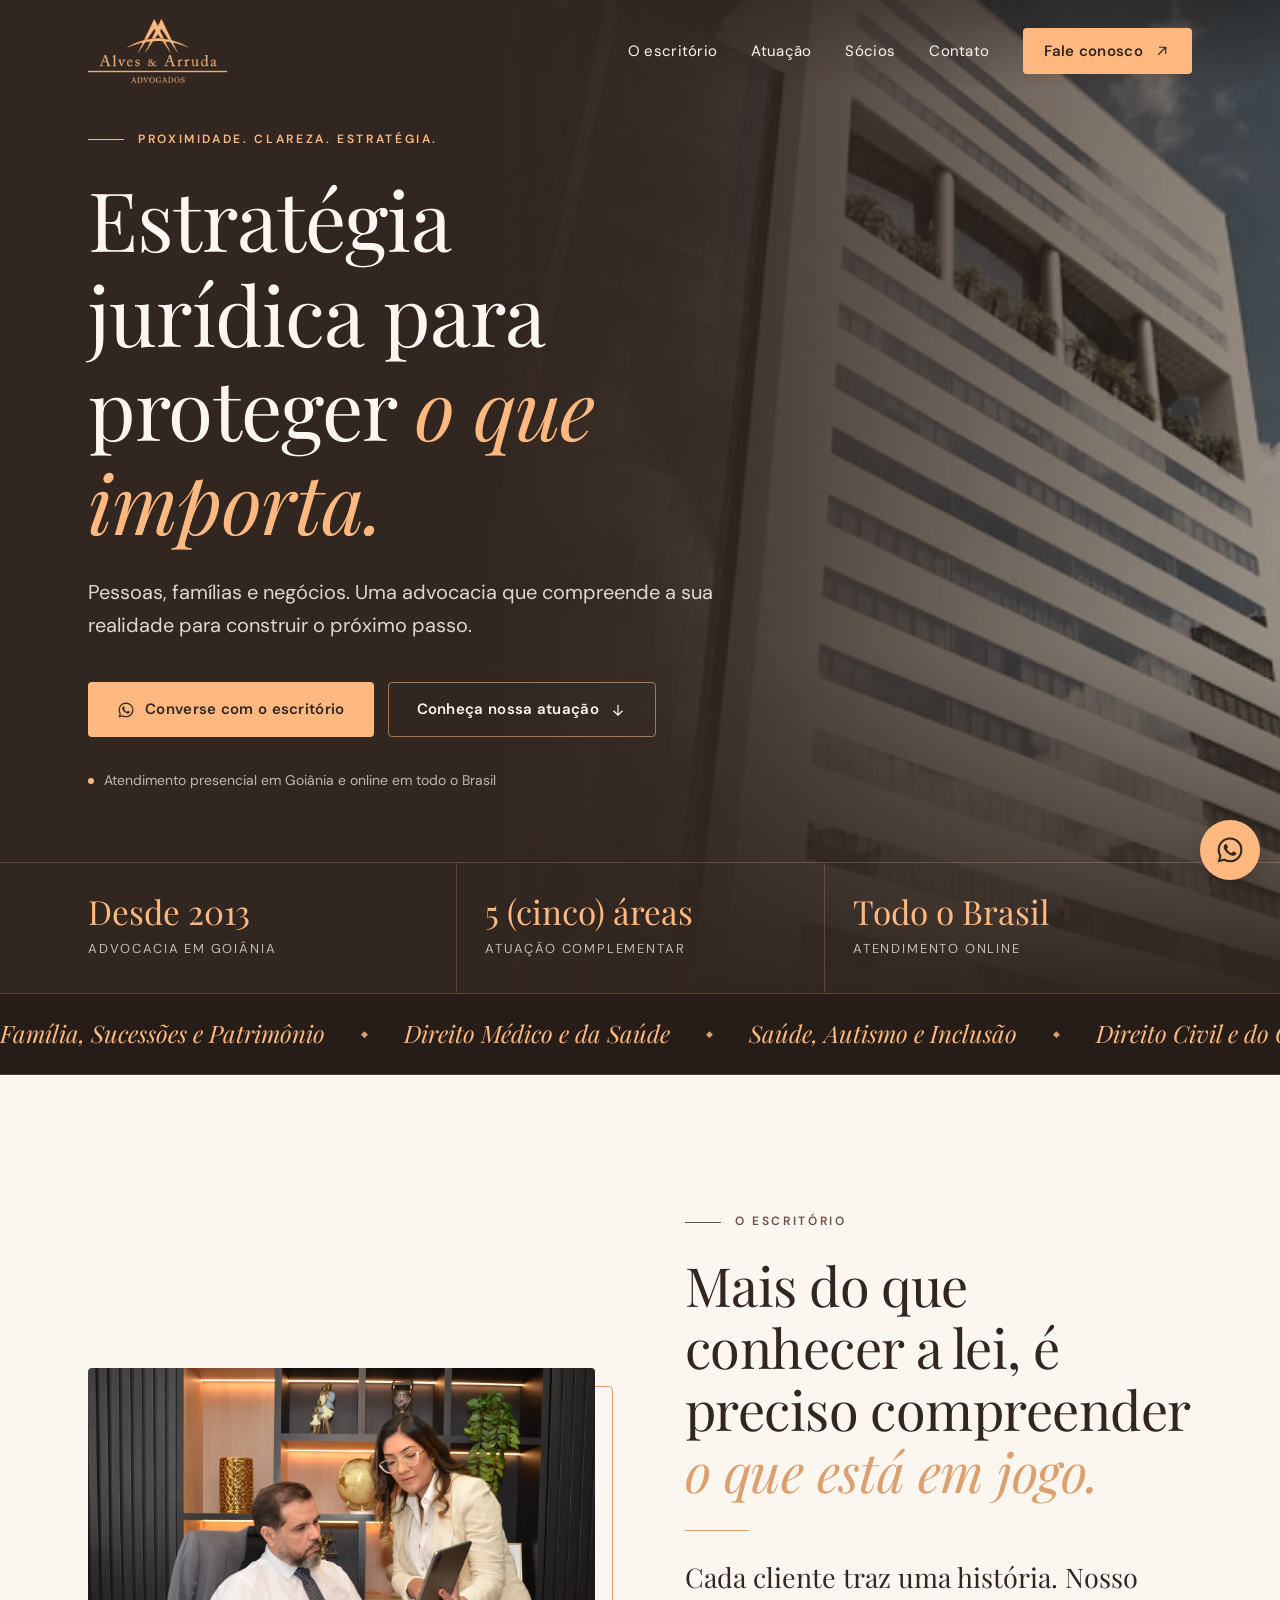
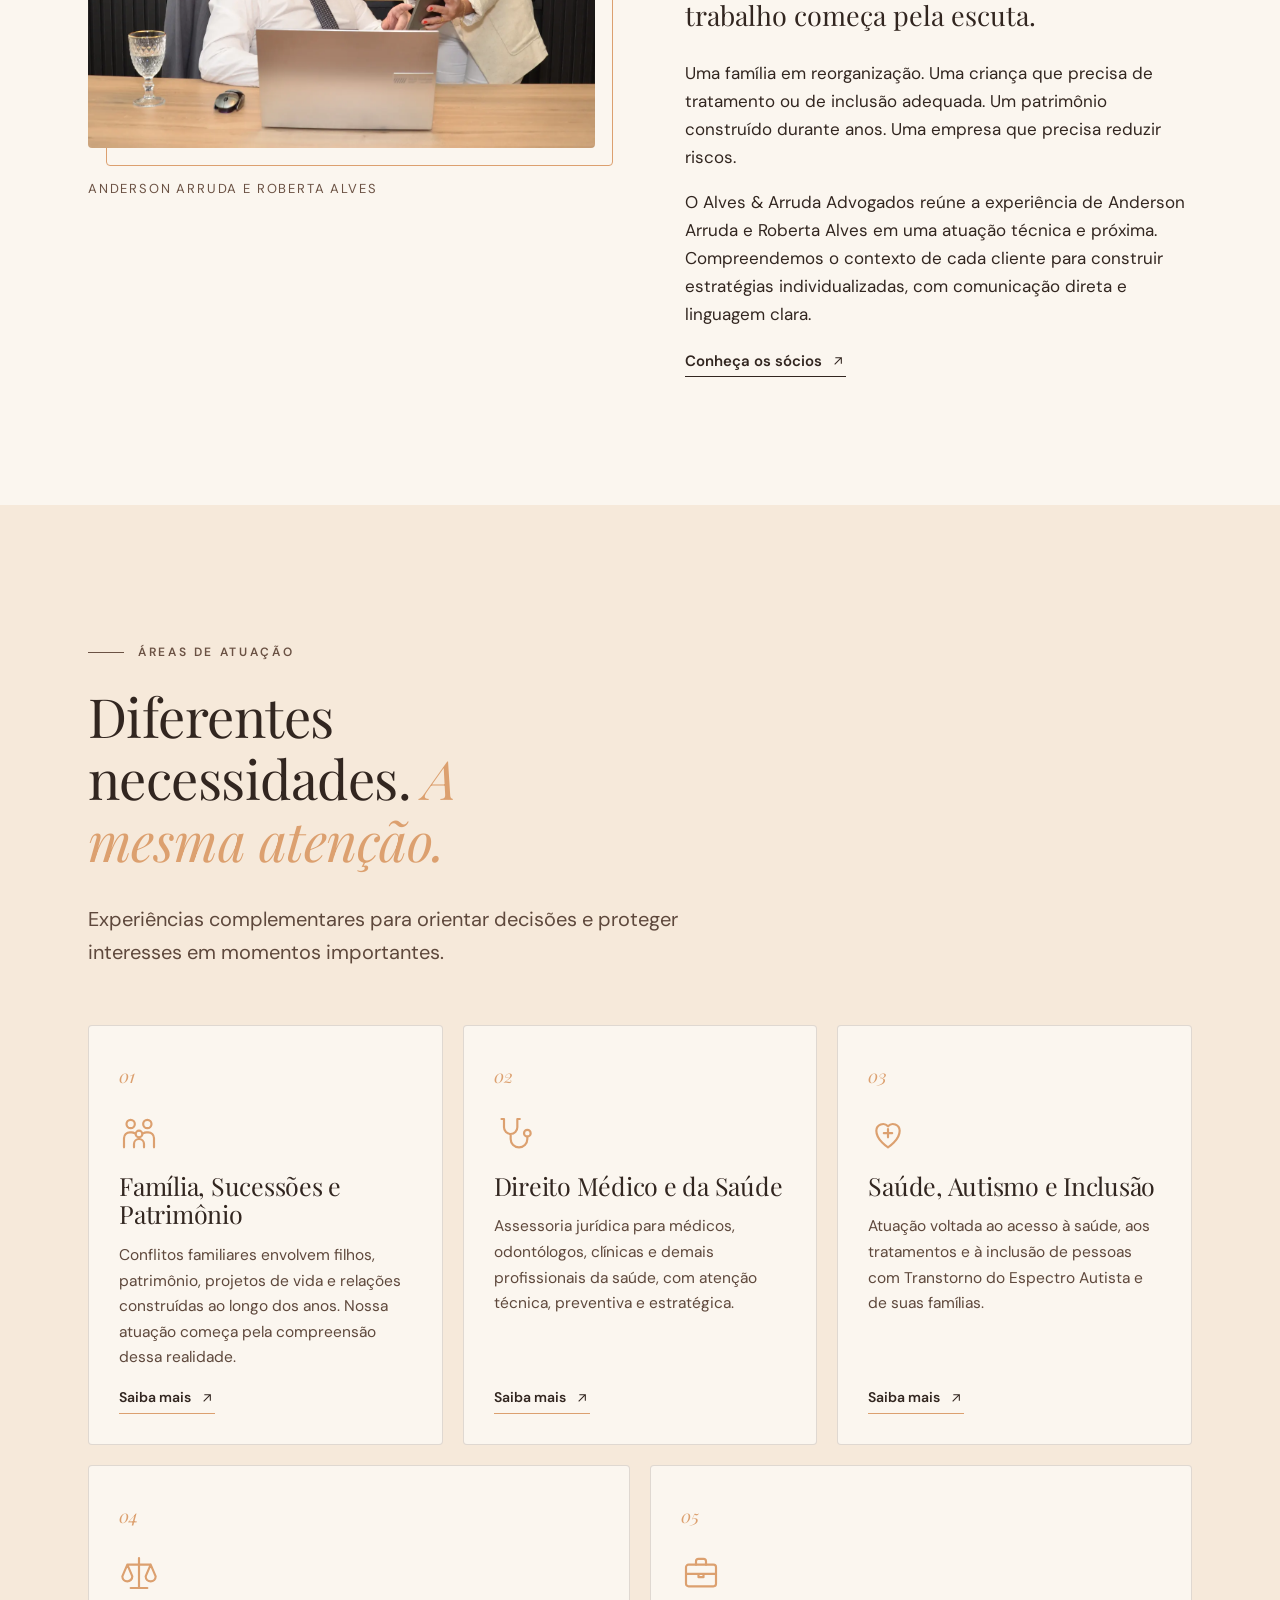
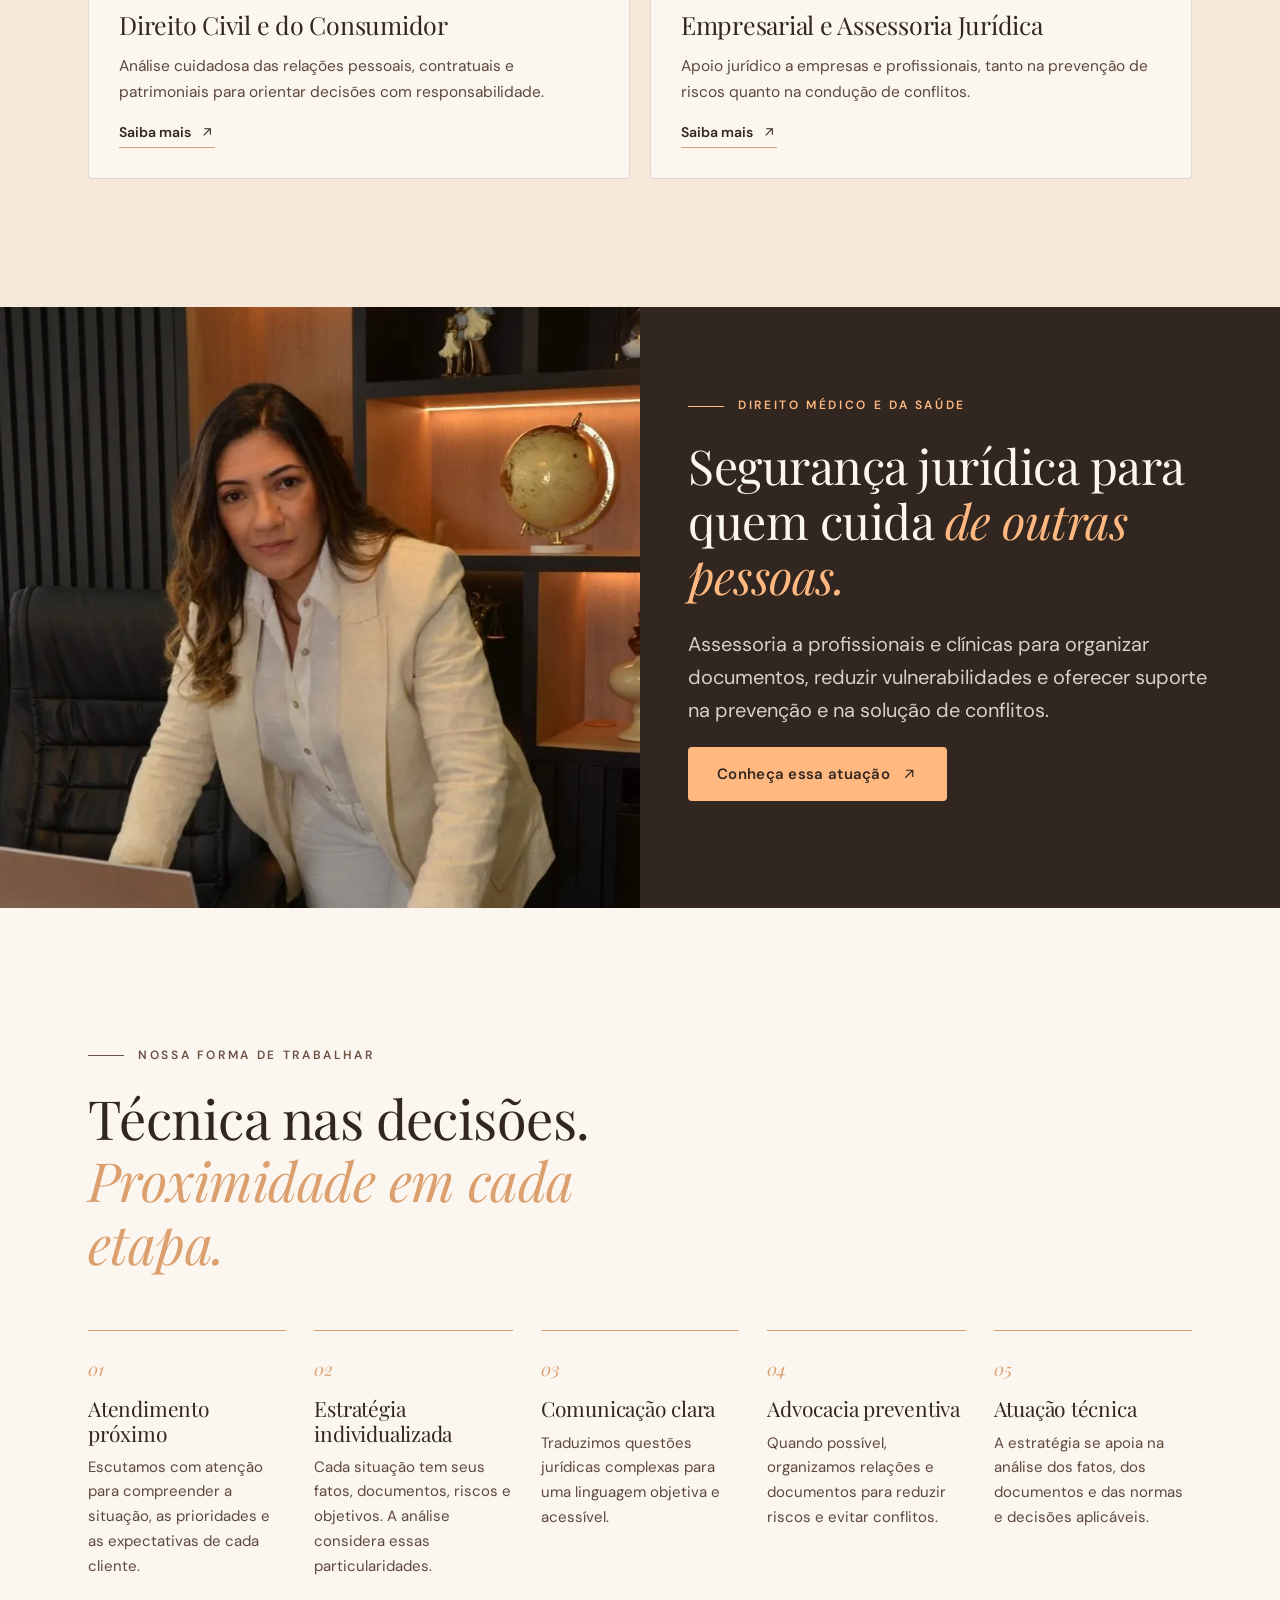
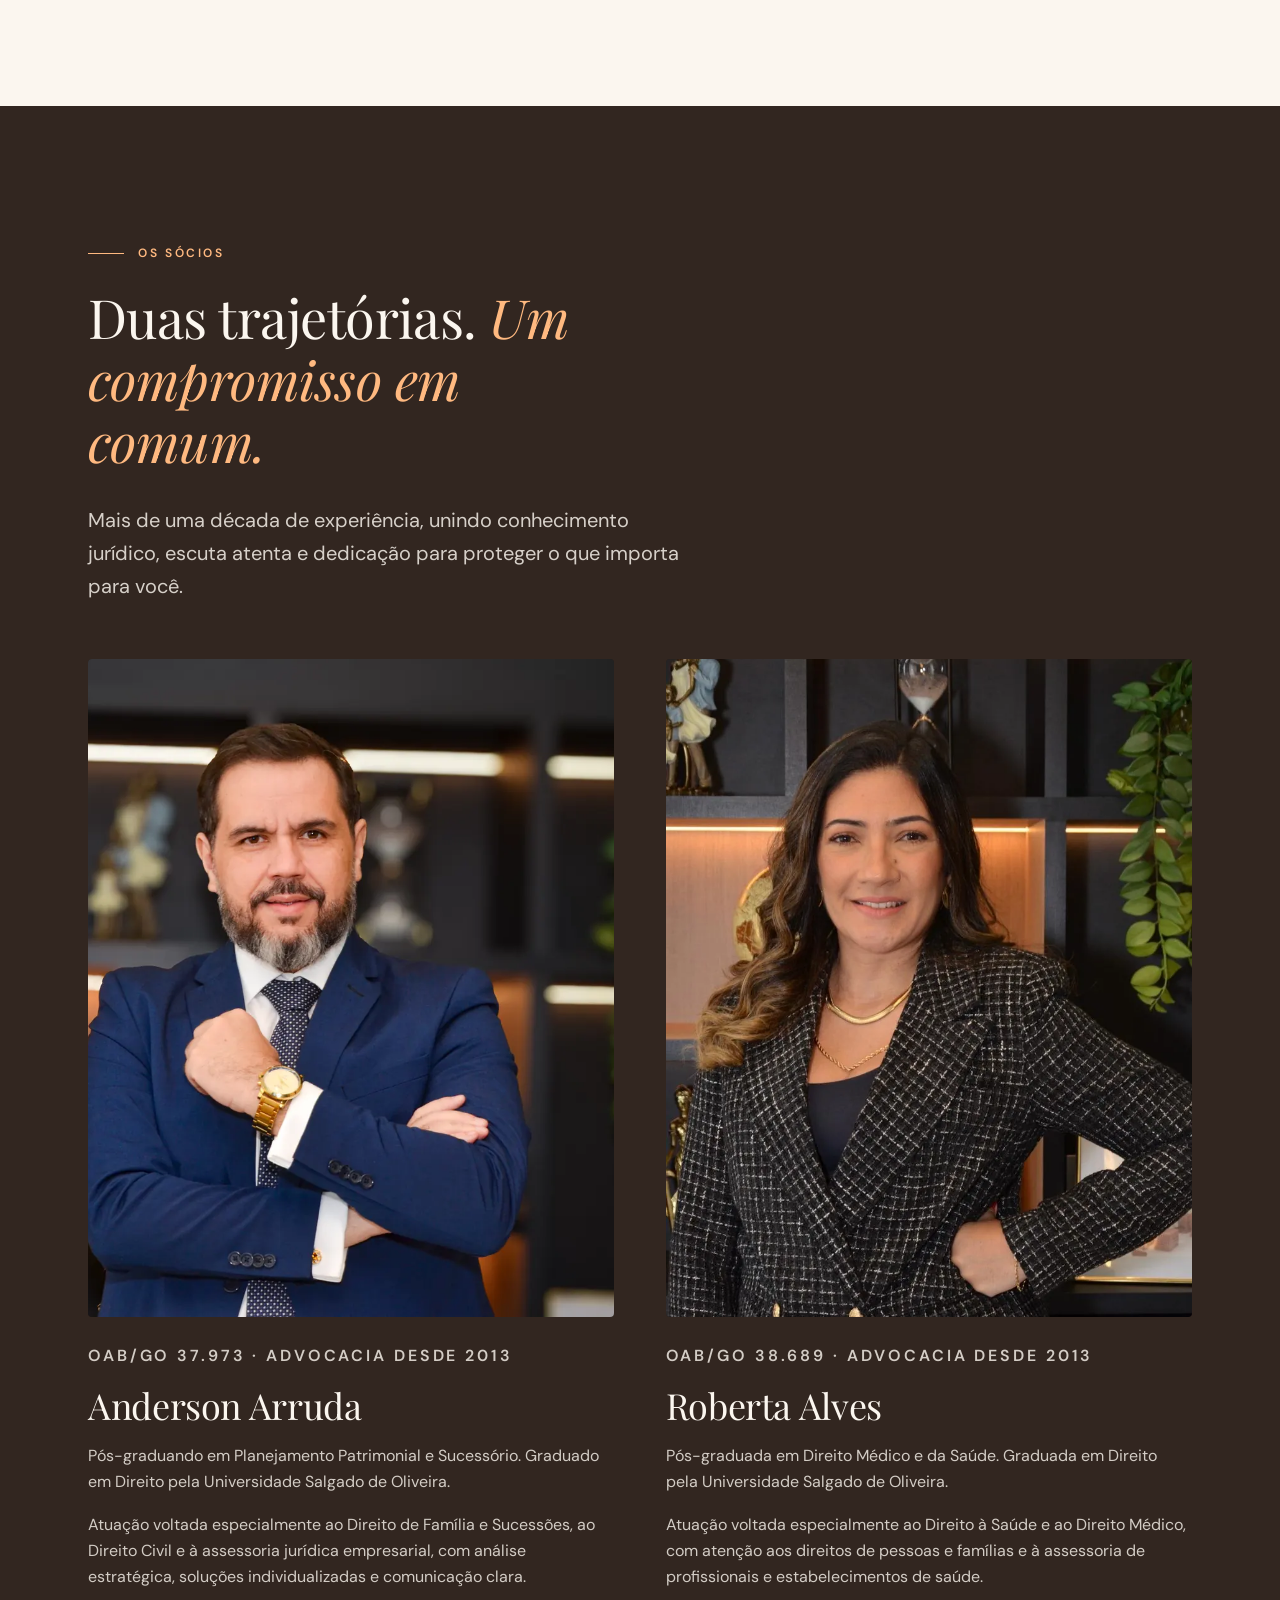
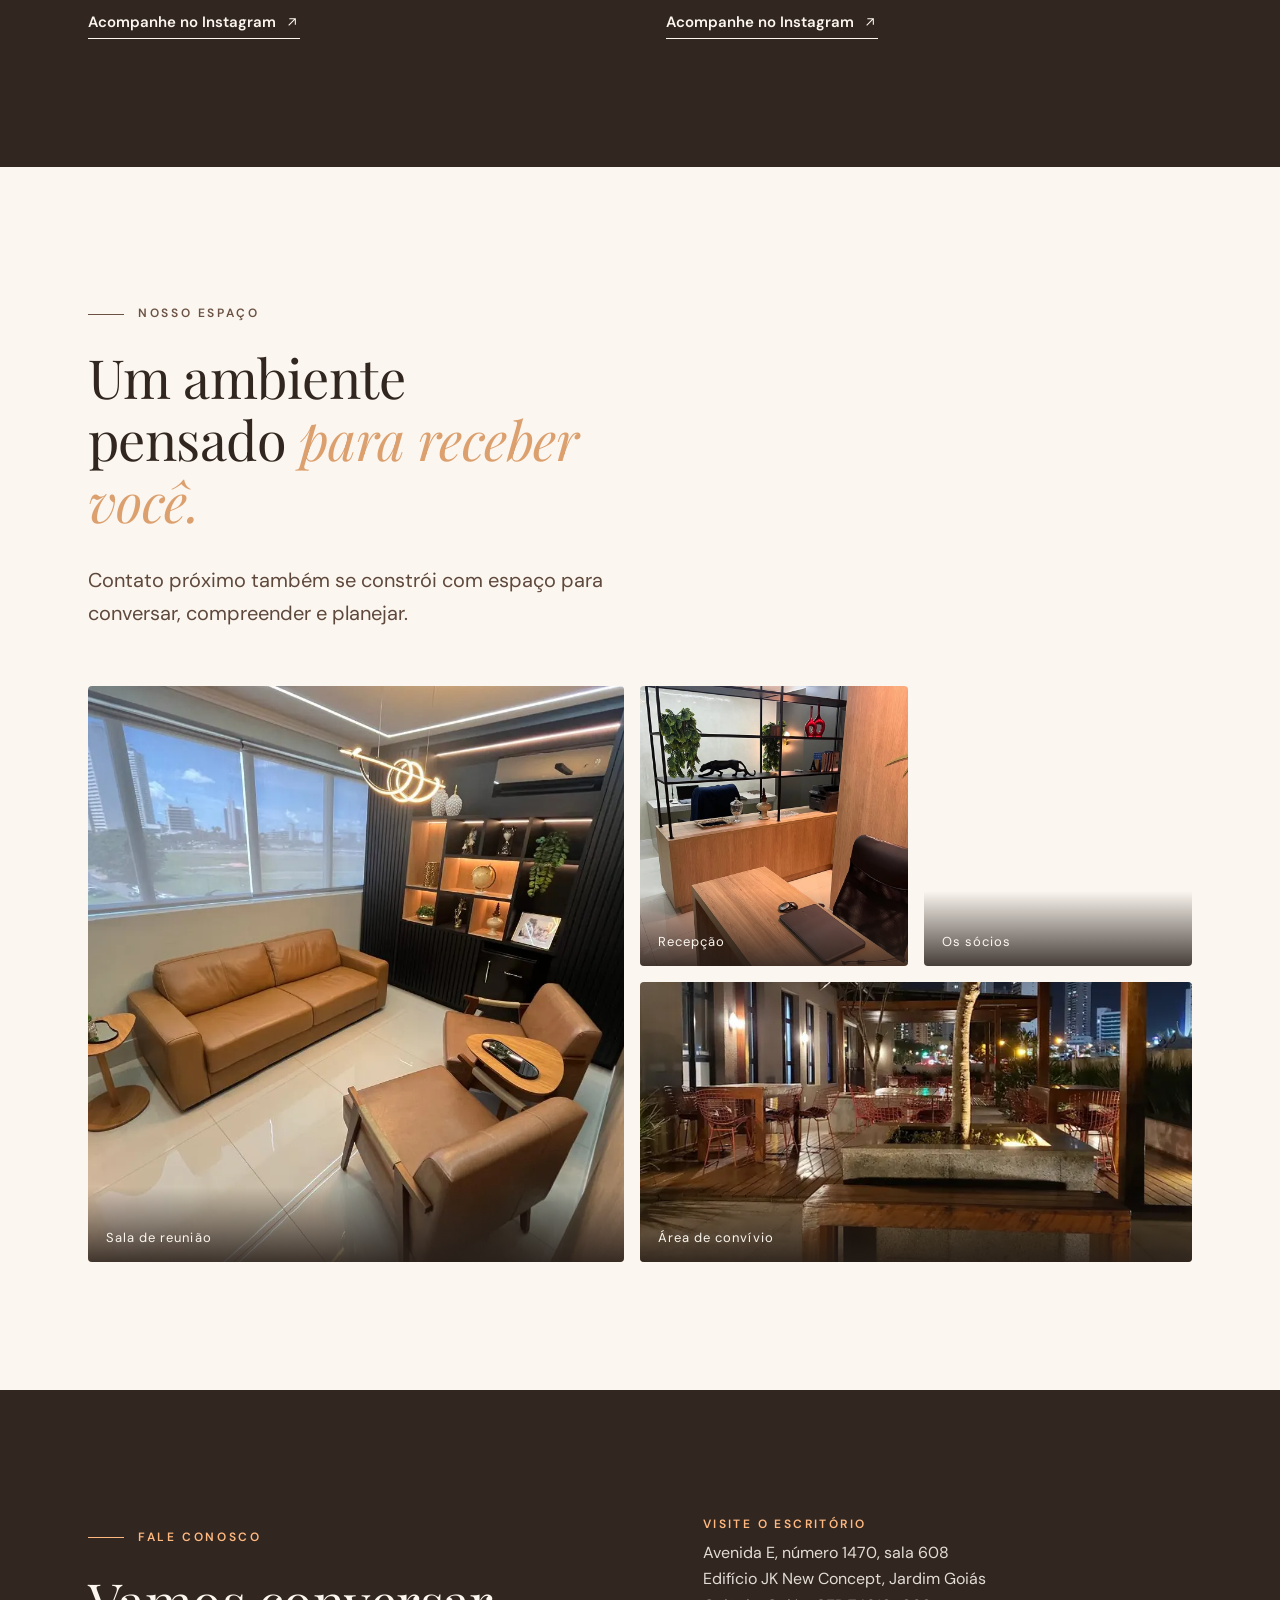
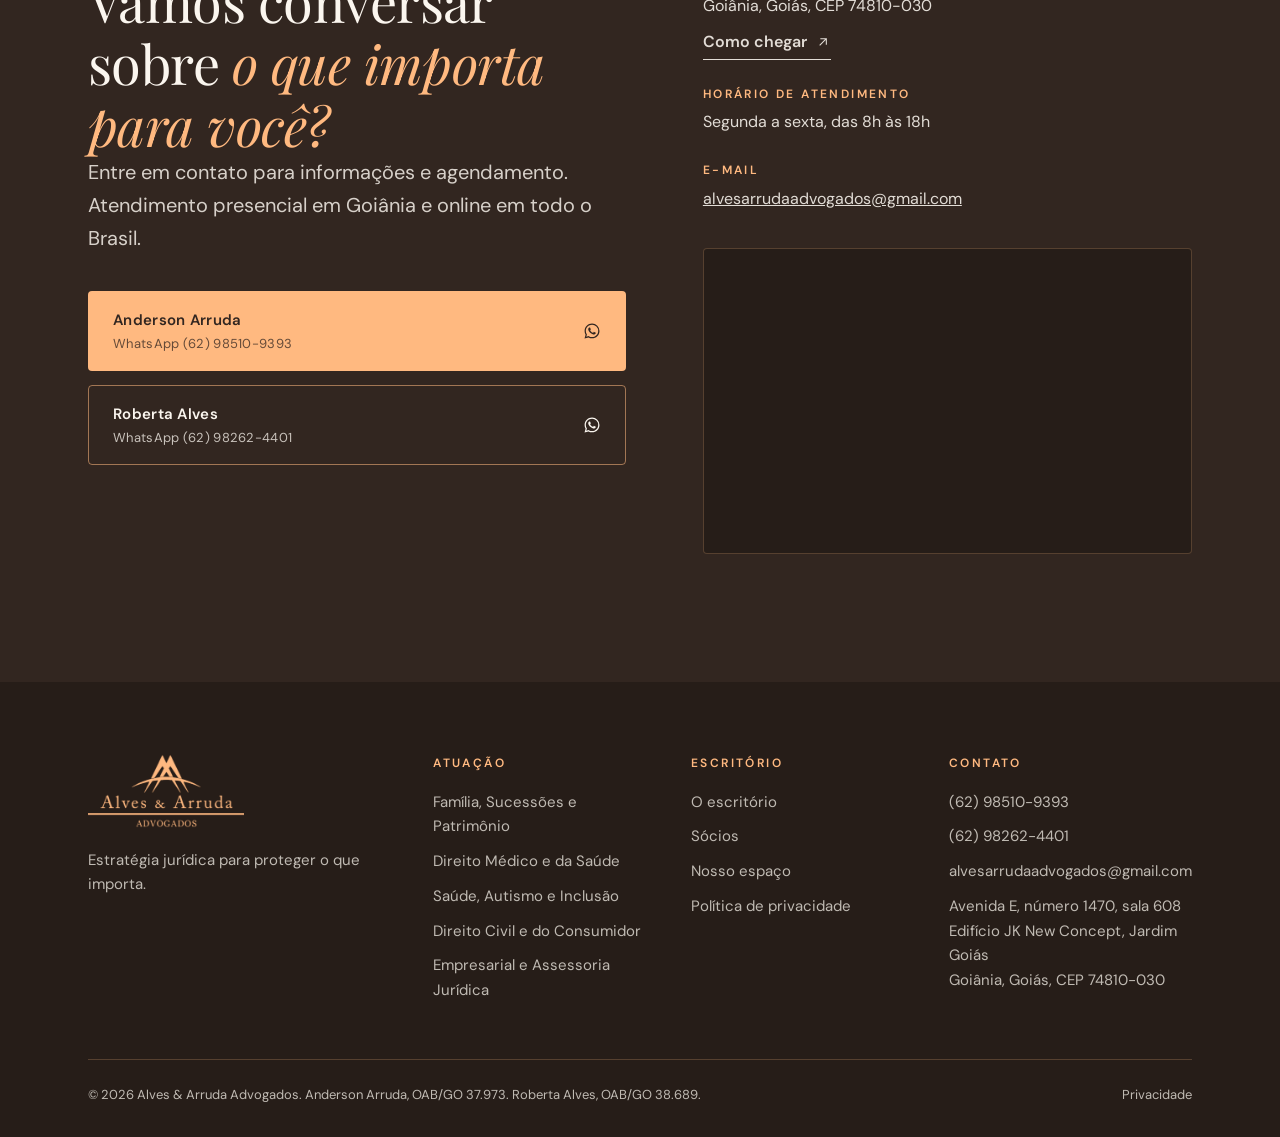
==== commit 9dc2b8a9: "Nosso espaço: corrige legendas da sala de reunião, recepção e área de convívio Co-Authored-By: Claud" ====
--- a/index.html
+++ b/index.html
@@ -197,10 +197,10 @@
       <p class="lead">Contato próximo também se constrói com espaço para conversar, compreender e planejar.</p>
     </div>
     <div class="galeria revelar">
-      <figure><img src="assets/img/sala-convivencia.webp" alt="Sala de recepção do escritório, com sofá e poltronas" width="1280" height="960" loading="lazy" decoding="async"><figcaption>Recepção</figcaption></figure>
-      <figure><img src="assets/img/espaco-atendimento.webp" alt="Sala de atendimento do escritório" width="1280" height="960" loading="lazy" decoding="async"><figcaption>Sala de atendimento</figcaption></figure>
+      <figure><img src="assets/img/sala-convivencia.webp" alt="Sala de reunião do escritório, com sofá e poltronas" width="1280" height="960" loading="lazy" decoding="async"><figcaption>Sala de reunião</figcaption></figure>
+      <figure><img src="assets/img/espaco-atendimento.webp" alt="Recepção do escritório" width="1280" height="960" loading="lazy" decoding="async"><figcaption>Recepção</figcaption></figure>
       <figure><img src="assets/img/socios-poltrona.webp" alt="Roberta Alves e Anderson Arruda no escritório" width="1000" height="1558" loading="lazy" decoding="async" style="object-position: center 25%"><figcaption>Os sócios</figcaption></figure>
-      <figure><img src="assets/img/area-convivencia.webp" alt="Área de convivência do Edifício JK New Concept à noite" width="694" height="567" loading="lazy" decoding="async"><figcaption>Área de convivência do edifício</figcaption></figure>
+      <figure><img src="assets/img/area-convivencia.webp" alt="Área de convívio à noite" width="694" height="567" loading="lazy" decoding="async"><figcaption>Área de convívio</figcaption></figure>
     </div>
   </div>
 </section>
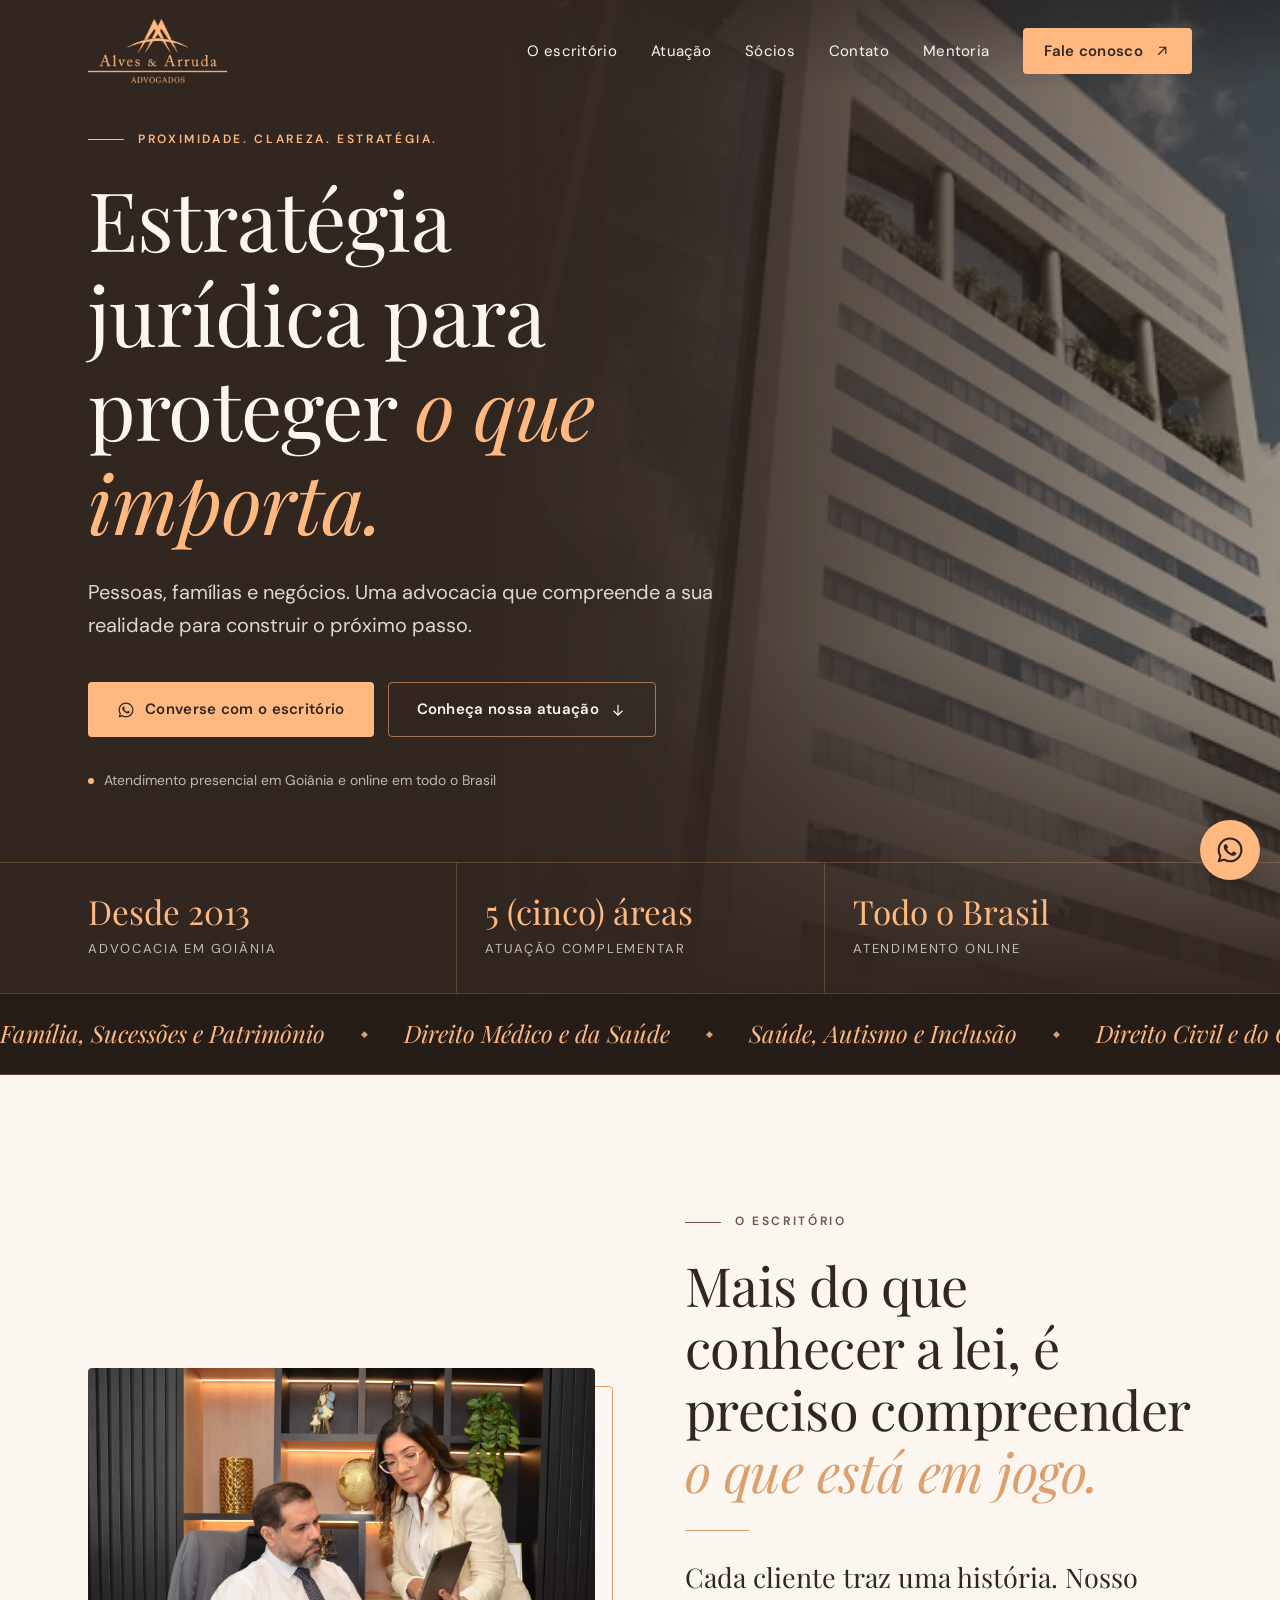
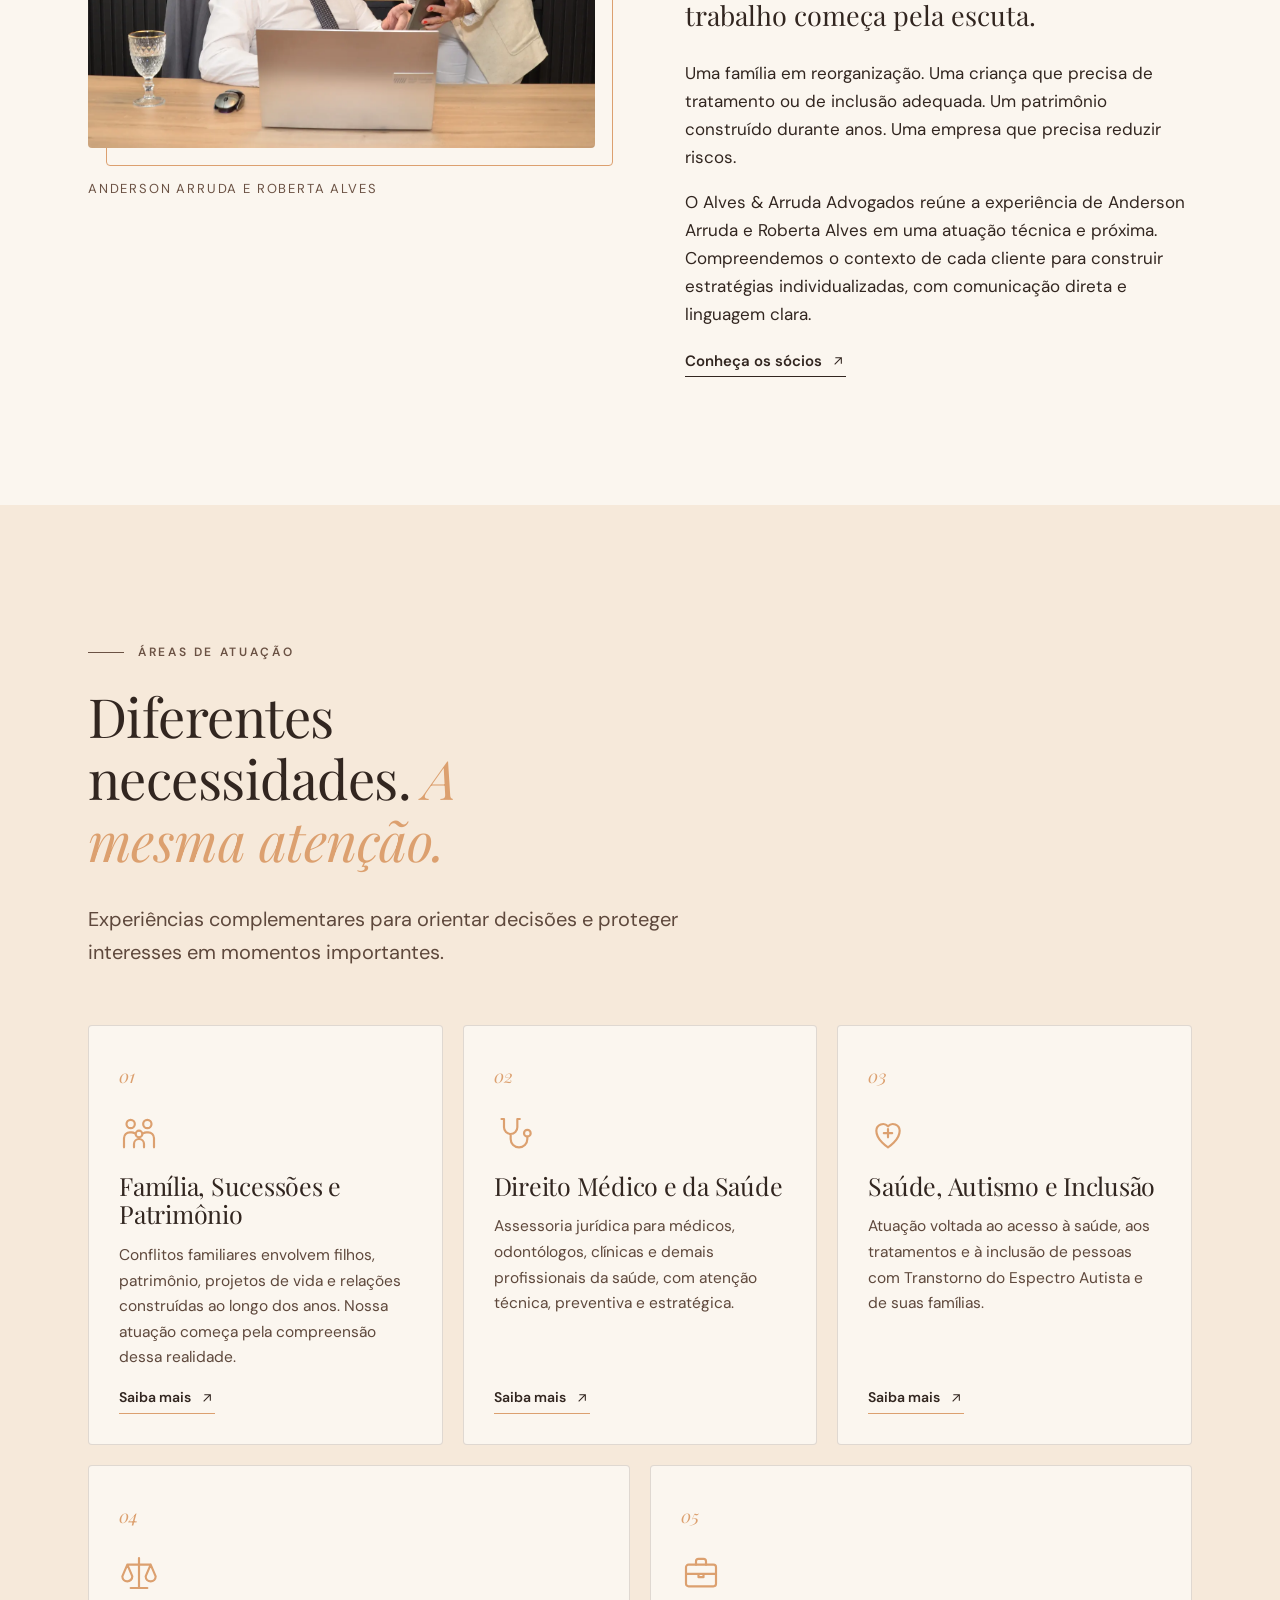
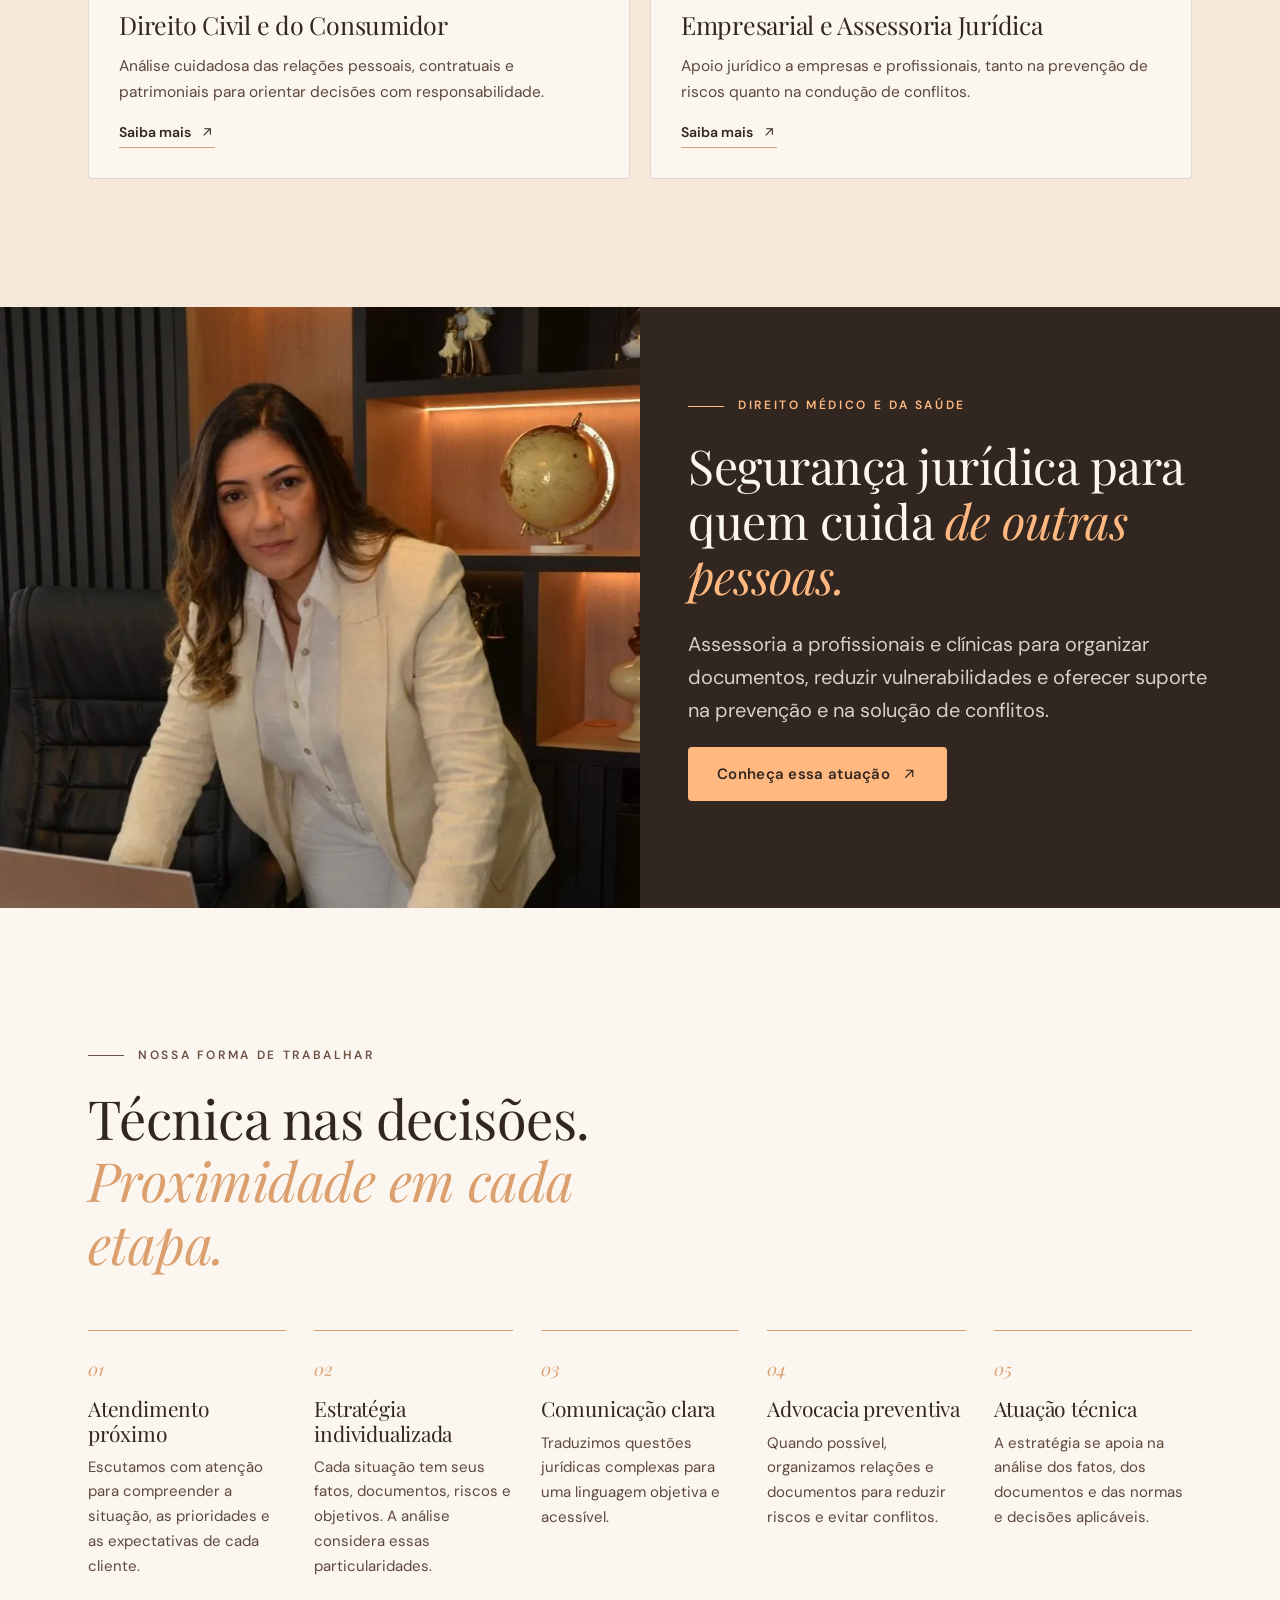
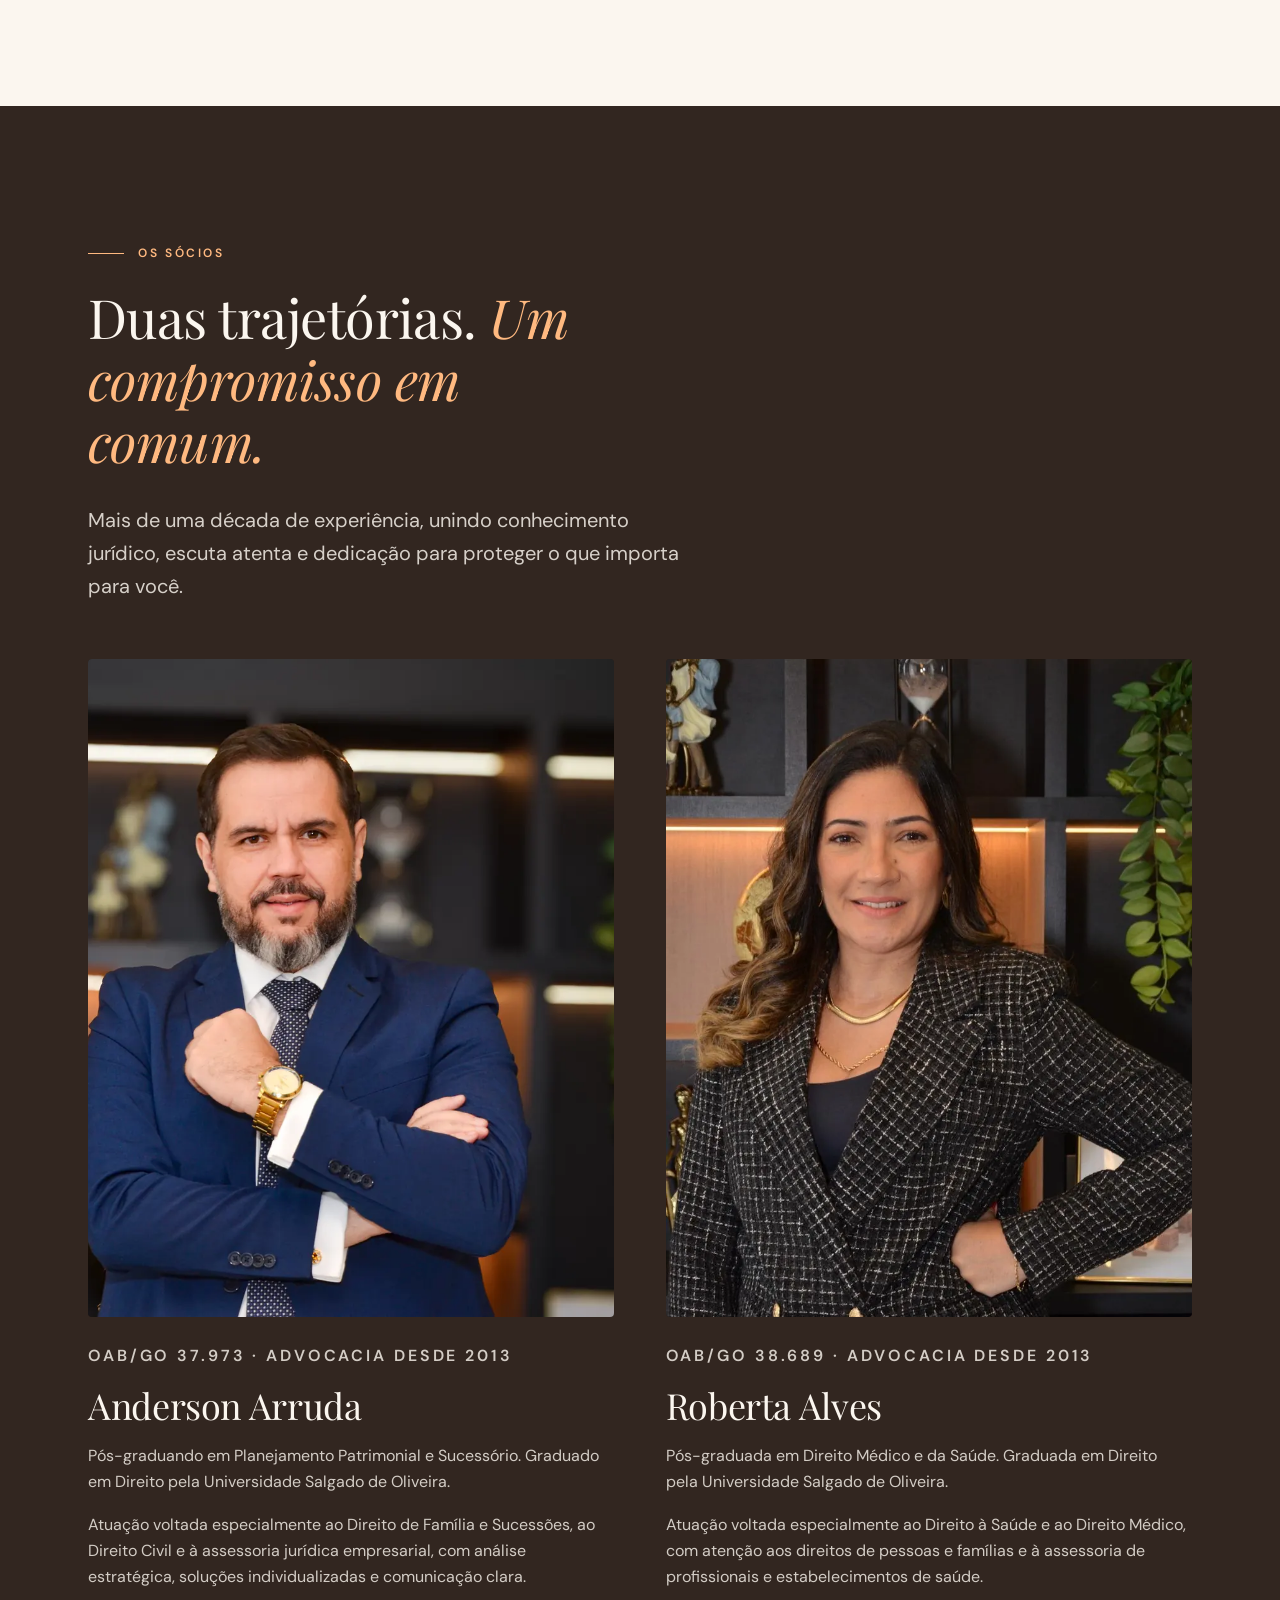
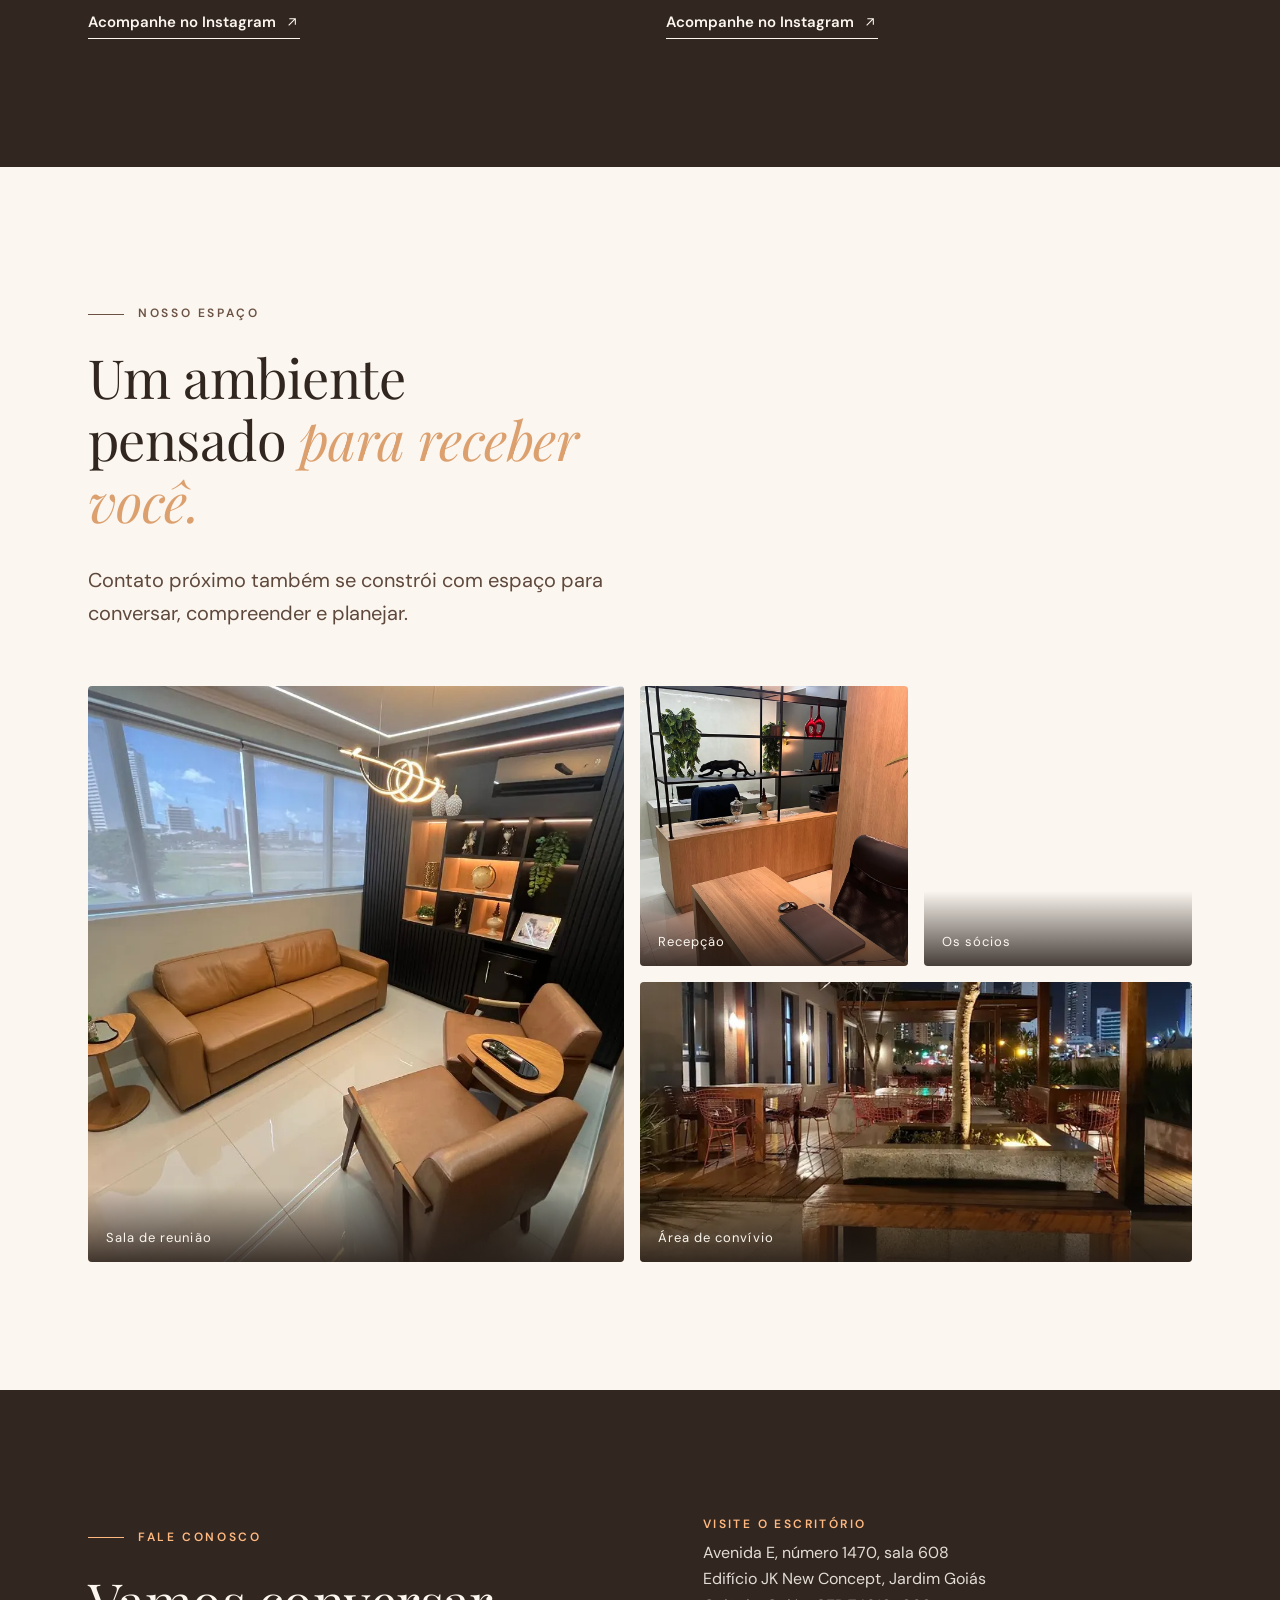
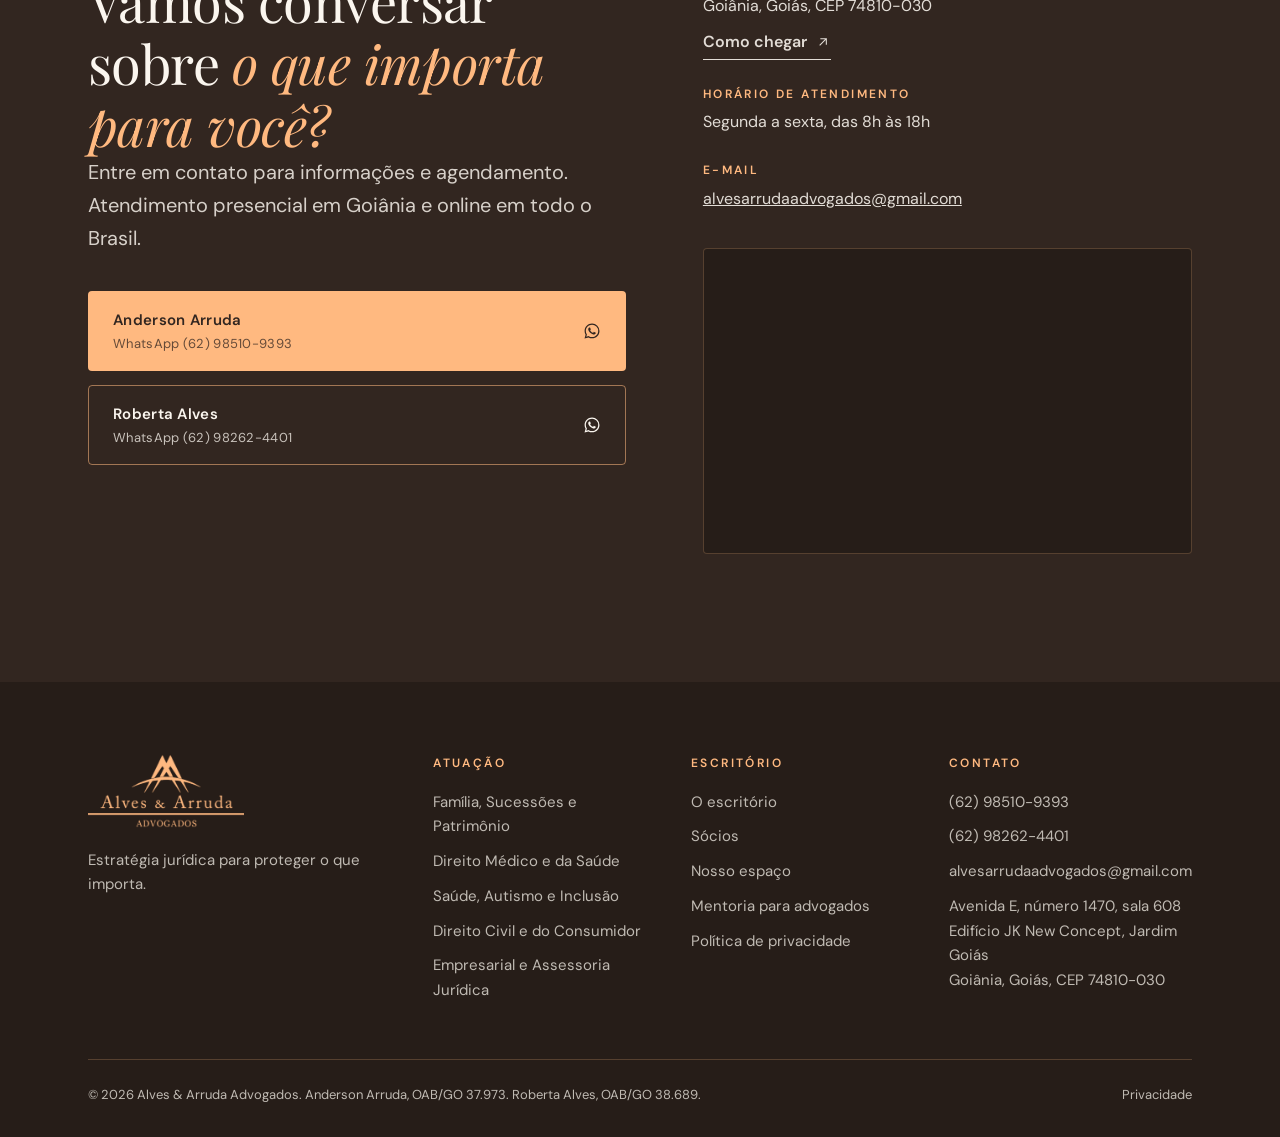
==== commit 866179a9: "Menu e rodapé: link para a mentoria Co-Authored-By: Claude Opus 5.5 <noreply@anthropic.com> Claude-S" ====
--- a/index.html
+++ b/index.html
@@ -7,6 +7,7 @@
 <meta name="description" content="Escritório de advocacia em Goiânia com atuação em Família e Sucessões, Direito Médico e da Saúde, Autismo e Inclusão, Direito Civil e do Consumidor e assessoria empresarial. Atendimento online em todo o Brasil.">
 <link rel="canonical" href="https://www.alvesarruda.com.br/">
 <meta name="theme-color" content="#322620">
+<meta name="google-site-verification" content="dWBzxlwmuNc7BcXcEHp_i7Mlz_Ma6tdE48Gez5xDyZk">
 <meta property="og:type" content="website">
 <meta property="og:locale" content="pt_BR">
 <meta property="og:site_name" content="Alves & Arruda Advogados">
@@ -34,6 +35,7 @@
       <a href="#atuacao">Atuação</a>
       <a href="#socios">Sócios</a>
       <a href="#contato">Contato</a>
+      <a href="mentoria/">Mentoria</a>
       <a class="botao botao-principal" href="https://wa.me/5562985109393?text=Ol%C3%A1%21%20Gostaria%20de%20falar%20com%20o%20escrit%C3%B3rio%20Alves%20%26%20Arruda%20Advogados." target="_blank" rel="noopener">Fale conosco <svg viewBox="0 0 24 24" fill="none" stroke="currentColor" stroke-width="1.6" aria-hidden="true"><path d="M7 17 17 7M8 7h9v9"/></svg></a>
     </nav>
   </div>
@@ -241,6 +243,7 @@
         <li><a href="#sobre">O escritório</a></li>
         <li><a href="#socios">Sócios</a></li>
         <li><a href="#espaco">Nosso espaço</a></li>
+        <li><a href="mentoria/">Mentoria para advogados</a></li>
         <li><a href="privacidade/">Política de privacidade</a></li>
       </ul></div>
       <div><h4>Contato</h4><ul>
